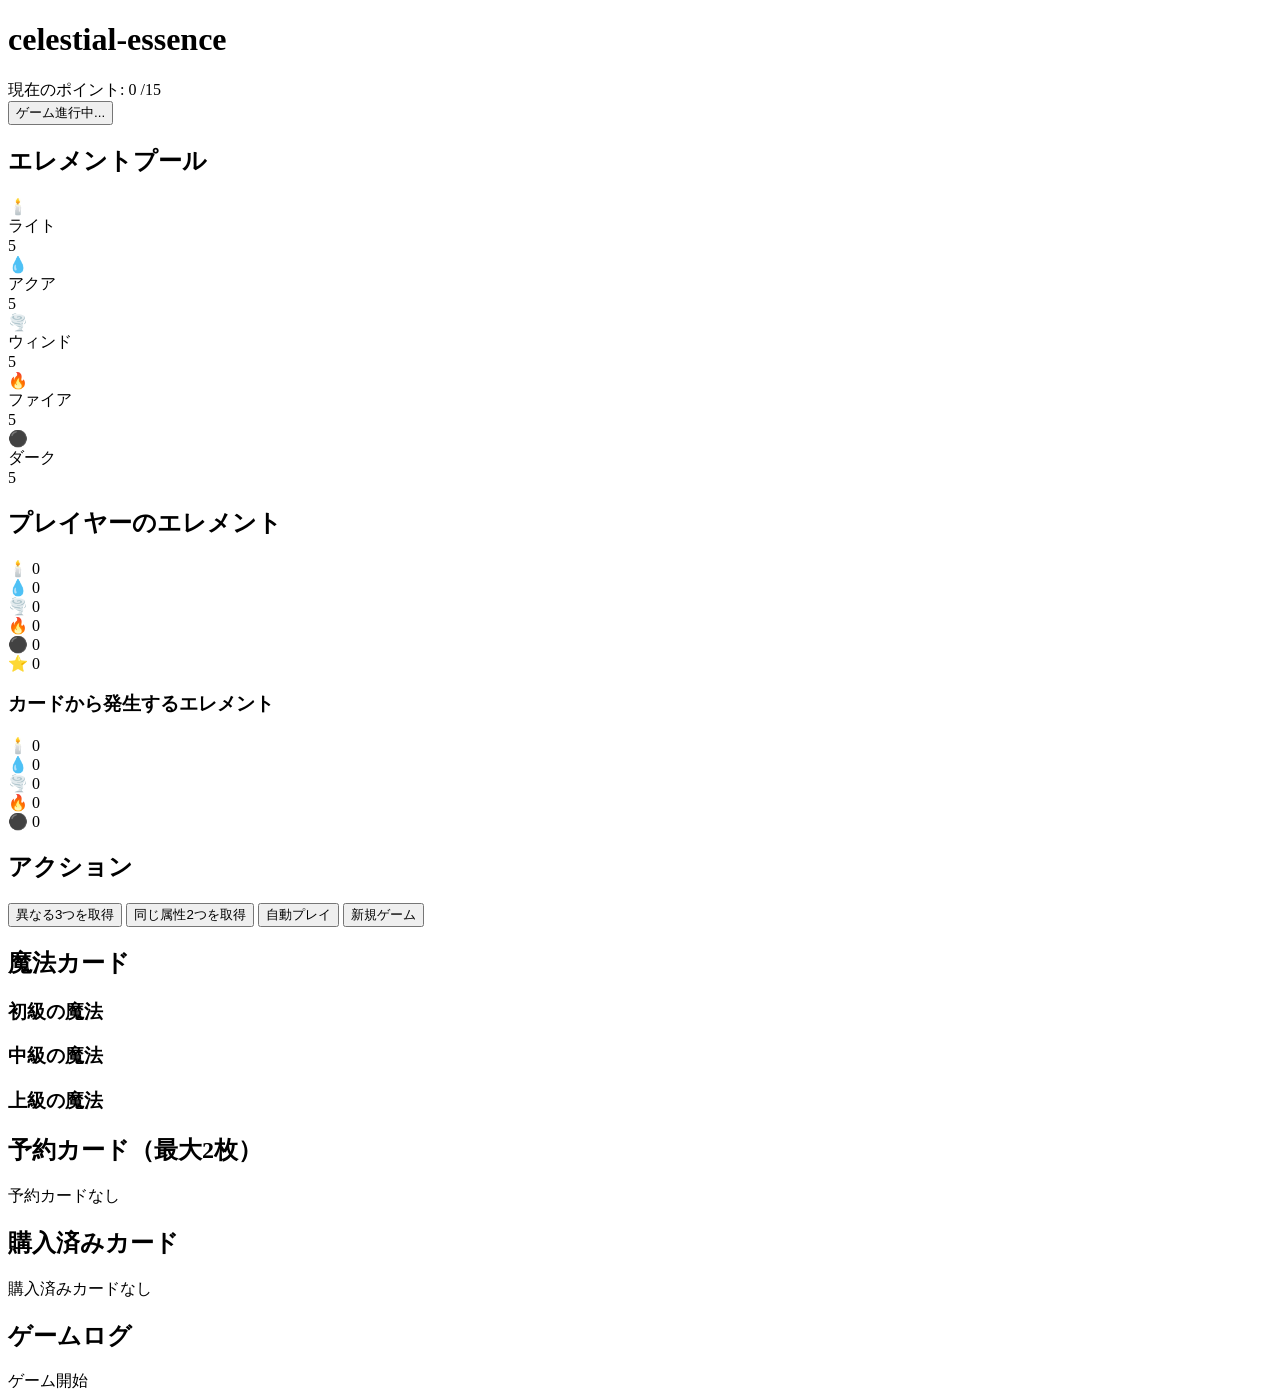
==== index.html @ 2f6392f0 "Rename elemental.html to index.html" ====
<!DOCTYPE html>
<html lang="ja">
<head>
    <meta charset="UTF-8">
    <meta name="viewport" content="width=device-width, initial-scale=1.0">
    <title>celestial-essence</title>
    <link rel="stylesheet" href="style.css">
</head>
<body>
    <div class="container">
        <h1 class="title">celestial-essence</h1>
        
        <div class="game-board">
            <!-- スコア表示 -->
            <div class="score-section">
                <div class="score-display">
                    <div class="current-score">
                        <span>現在のポイント:</span>
                        <span id="currentScore" class="score-number">0</span>
                        <span>/15</span>
                    </div>
                    <div class="score-bar">
                        <div class="score-progress" id="scoreProgress" style="width: 0%;"></div>
                    </div>
                </div>
                <button id="gameStatus" class="game-status-btn">ゲーム進行中...</button>
            </div>

            <!-- エレメントプール -->
            <div class="pools-section">
                <h2>エレメントプール</h2>
                <div class="pools-grid">
                    <div class="pool light-pool">
                        <div class="pool-icon">🕯️</div>
                        <div class="pool-name">ライト</div>
                        <div class="pool-count" id="lightPool">5</div>
                    </div>
                    <div class="pool aqua-pool">
                        <div class="pool-icon">💧</div>
                        <div class="pool-name">アクア</div>
                        <div class="pool-count" id="aquaPool">5</div>
                    </div>
                    <div class="pool wind-pool">
                        <div class="pool-icon">🌪️</div>
                        <div class="pool-name">ウィンド</div>
                        <div class="pool-count" id="windPool">5</div>
                    </div>
                    <div class="pool fire-pool">
                        <div class="pool-icon">🔥</div>
                        <div class="pool-name">ファイア</div>
                        <div class="pool-count" id="firePool">5</div>
                    </div>
                    <div class="pool dark-pool">
                        <div class="pool-icon">⚫</div>
                        <div class="pool-name">ダーク</div>
                        <div class="pool-count" id="darkPool">5</div>
                    </div>
                </div>
            </div>

            <!-- プレイヤーエレメント -->
            <div class="player-section">
                <div class="player-info">
                    <h2>プレイヤーのエレメント</h2>
                    <div class="elements-display">
                        <div class="element light-element">
                            <span class="element-icon">🕯️</span>
                            <span id="playerLight" class="element-count">0</span>
                        </div>
                        <div class="element aqua-element">
                            <span class="element-icon">💧</span>
                            <span id="playerAqua" class="element-count">0</span>
                        </div>
                        <div class="element wind-element">
                            <span class="element-icon">🌪️</span>
                            <span id="playerWind" class="element-count">0</span>
                        </div>
                        <div class="element fire-element">
                            <span class="element-icon">🔥</span>
                            <span id="playerFire" class="element-count">0</span>
                        </div>
                        <div class="element dark-element">
                            <span class="element-icon">⚫</span>
                            <span id="playerDark" class="element-count">0</span>
                        </div>
                        <div class="element aether-element">
                            <span class="element-icon">⭐</span>
                            <span id="playerAether" class="element-count">0</span>
                        </div>
                    </div>
                </div>

                <div class="generated-elements">
                    <h3>カードから発生するエレメント</h3>
                    <div class="generated-display">
                        <div class="gen-element light-element">
                            <span class="element-icon">🕯️</span>
                            <span id="generatedLight" class="element-count">0</span>
                        </div>
                        <div class="gen-element aqua-element">
                            <span class="element-icon">💧</span>
                            <span id="generatedAqua" class="element-count">0</span>
                        </div>
                        <div class="gen-element wind-element">
                            <span class="element-icon">🌪️</span>
                            <span id="generatedWind" class="element-count">0</span>
                        </div>
                        <div class="gen-element fire-element">
                            <span class="element-icon">🔥</span>
                            <span id="generatedFire" class="element-count">0</span>
                        </div>
                        <div class="gen-element dark-element">
                            <span class="element-icon">⚫</span>
                            <span id="generatedDark" class="element-count">0</span>
                        </div>
                    </div>
                </div>
            </div>

            <!-- アクションボタン -->
            <div class="actions-section">
                <h2>アクション</h2>
                <div class="action-buttons">
                    <button id="takeDifferent" class="action-btn">異なる3つを取得</button>
                    <button id="takeSame" class="action-btn">同じ属性2つを取得</button>
                    <button id="autoPlay" class="action-btn auto-play">自動プレイ</button>
                    <button id="newGame" class="action-btn new-game">新規ゲーム</button>
                </div>

                <!-- 異なる3つ選択UI -->
                <div id="differentUI" class="action-ui" style="display: none;">
                    <h3>異なる3つのエレメントを選択</h3>
                    <div class="selection-grid">
                        <label class="selection-checkbox">
                            <input type="checkbox" value="light" class="different-checkbox">
                            <span class="checkbox-label">🕯️ ライト</span>
                        </label>
                        <label class="selection-checkbox">
                            <input type="checkbox" value="aqua" class="different-checkbox">
                            <span class="checkbox-label">💧 アクア</span>
                        </label>
                        <label class="selection-checkbox">
                            <input type="checkbox" value="wind" class="different-checkbox">
                            <span class="checkbox-label">🌪️ ウィンド</span>
                        </label>
                        <label class="selection-checkbox">
                            <input type="checkbox" value="fire" class="different-checkbox">
                            <span class="checkbox-label">🔥 ファイア</span>
                        </label>
                        <label class="selection-checkbox">
                            <input type="checkbox" value="dark" class="different-checkbox">
                            <span class="checkbox-label">⚫ ダーク</span>
                        </label>
                    </div>
                    <button class="confirm-btn" id="confirmDifferent">確定</button>
                    <button class="cancel-btn" id="cancelDifferent">キャンセル</button>
                </div>

                <!-- 同じ属性2つ選択UI -->
                <div id="sameUI" class="action-ui" style="display: none;">
                    <h3>同じエレメント2つを選択</h3>
                    <select id="sameSelect" class="selection-dropdown">
                        <option value="">属性を選択...</option>
                    </select>
                    <button class="confirm-btn" id="confirmSame">確定</button>
                    <button class="cancel-btn" id="cancelSame">キャンセル</button>
                </div>
            </div>

            <!-- 魔法カード展示 -->
            <div class="cards-section">
                <h2>魔法カード</h2>
                <div class="cards-container">
                    <!-- 初級カード -->
                    <div class="tier-column tier-1">
                        <h3>初級の魔法</h3>
                        <div id="tier1Cards" class="cards-list"></div>
                    </div>
                    <!-- 中級カード -->
                    <div class="tier-column tier-2">
                        <h3>中級の魔法</h3>
                        <div id="tier2Cards" class="cards-list"></div>
                    </div>
                    <!-- 上級カード -->
                    <div class="tier-column tier-3">
                        <h3>上級の魔法</h3>
                        <div id="tier3Cards" class="cards-list"></div>
                    </div>
                </div>
            </div>

            <!-- 予約カード -->
            <div class="reserved-section">
                <h2>予約カード（最大2枚）</h2>
                <div class="reserved-cards" id="reservedCards">
                    <div class="no-reserved">予約カードなし</div>
                </div>
            </div>

            <!-- 購入カード -->
            <div class="purchased-section">
                <h2>購入済みカード</h2>
                <div class="purchased-cards" id="purchasedCards">
                    <div class="no-purchased">購入済みカードなし</div>
                </div>
            </div>

            <!-- ゲームログ -->
            <div class="log-section">
                <h2>ゲームログ</h2>
                <div class="log-container" id="gameLog">
                    <div class="log-entry">ゲーム開始</div>
                </div>
            </div>
        </div>
    </div>

    <script src="script.js"></script>
</body>
</html>
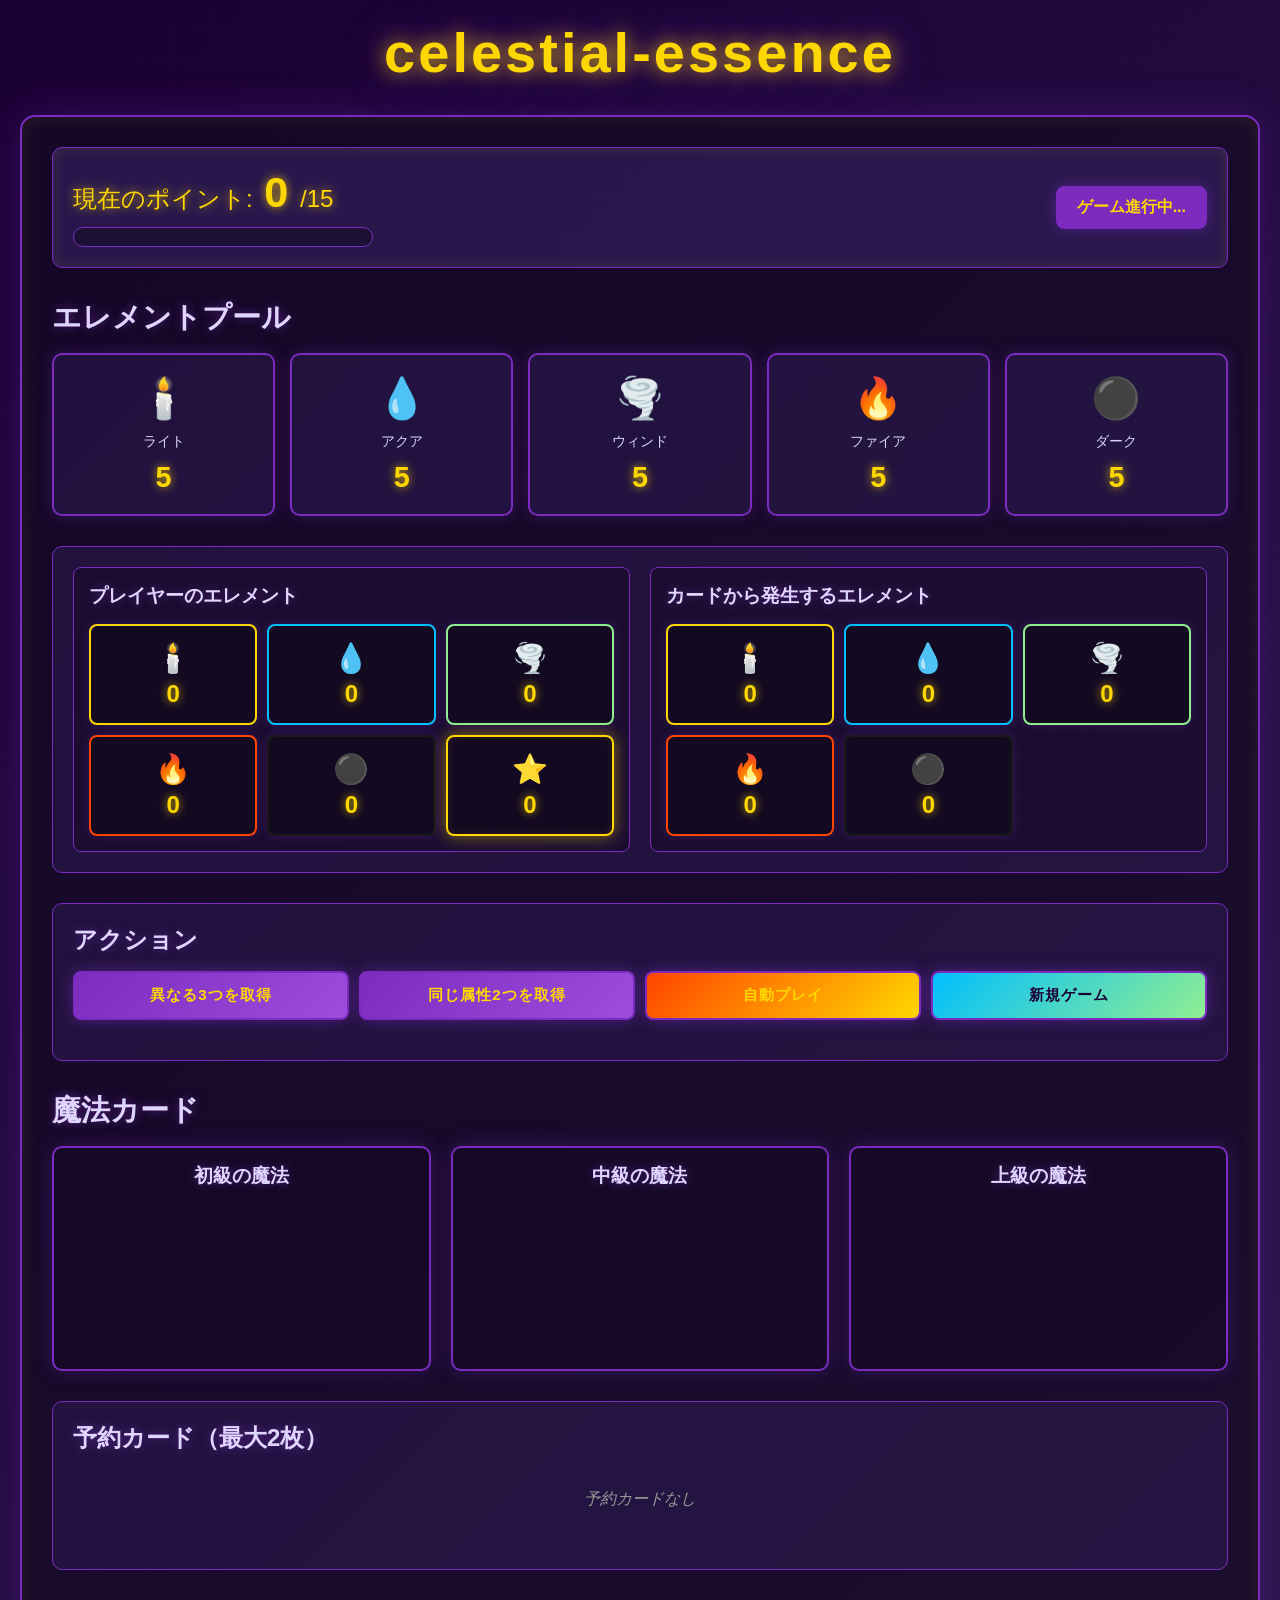
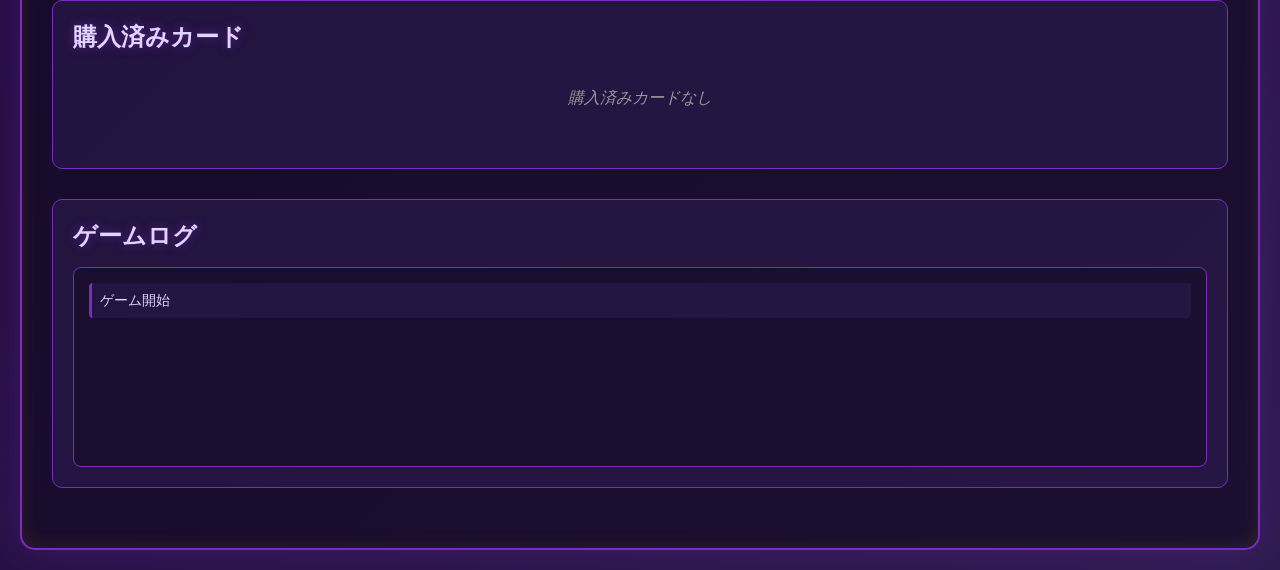
==== commit 7f9a4e39: "Change stylesheet link in index.html Updated the stylesheet link and preserved the structure of the " ====
--- a/index.html
+++ b/index.html
@@ -4,7 +4,7 @@
     <meta charset="UTF-8">
     <meta name="viewport" content="width=device-width, initial-scale=1.0">
     <title>celestial-essence</title>
-    <link rel="stylesheet" href="style.css">
+    <link rel="stylesheet" href="elemental-style.css">
 </head>
 <body>
     <div class="container">
--- a/elemental-style.css
+++ b/elemental-style.css
@@ -0,0 +1,710 @@
+:root {
+    --light-color: #ffd700;
+    --aqua-color: #00bfff;
+    --wind-color: #90ee90;
+    --fire-color: #ff4500;
+    --dark-color: #1a1a1a;
+    --aether-color: #ffd700;
+    --primary-bg: #1a0033;
+    --secondary-bg: #2d1b4e;
+    --accent-color: #7b2cbf;
+    --text-color: #e0d5ff;
+    --card-bg: #3d2870;
+    --border-color: #7b2cbf;
+}
+
+* {
+    margin: 0;
+    padding: 0;
+    box-sizing: border-box;
+}
+
+body {
+    font-family: 'Segoe UI', Tahoma, Geneva, Verdana, sans-serif;
+    background: linear-gradient(135deg, var(--primary-bg) 0%, var(--secondary-bg) 100%);
+    color: var(--text-color);
+    min-height: 100vh;
+    position: relative;
+    overflow-x: hidden;
+}
+
+body::before {
+    content: '';
+    position: fixed;
+    top: 0;
+    left: 0;
+    width: 100%;
+    height: 100%;
+    background-image: 
+        repeating-linear-gradient(90deg, rgba(123, 44, 191, 0.03) 0px, rgba(123, 44, 191, 0.03) 1px, transparent 1px, transparent 35px),
+        repeating-linear-gradient(0deg, rgba(123, 44, 191, 0.03) 0px, rgba(123, 44, 191, 0.03) 1px, transparent 1px, transparent 35px);
+    pointer-events: none;
+    z-index: -1;
+}
+
+.container {
+    max-width: 1400px;
+    margin: 0 auto;
+    padding: 20px;
+}
+
+.title {
+    text-align: center;
+    font-size: 3.5em;
+    margin-bottom: 30px;
+    text-shadow: 0 0 20px rgba(255, 215, 0, 0.8), 0 0 40px rgba(123, 44, 191, 0.6);
+    color: #ffd700;
+    letter-spacing: 3px;
+    animation: titleGlow 2s ease-in-out infinite;
+}
+
+@keyframes titleGlow {
+    0%, 100% { text-shadow: 0 0 20px rgba(255, 215, 0, 0.8), 0 0 40px rgba(123, 44, 191, 0.6); }
+    50% { text-shadow: 0 0 30px rgba(255, 215, 0, 1), 0 0 60px rgba(123, 44, 191, 0.8); }
+}
+
+.game-board {
+    background: rgba(20, 10, 35, 0.7);
+    border: 2px solid var(--border-color);
+    border-radius: 15px;
+    padding: 30px;
+    box-shadow: 0 0 40px rgba(123, 44, 191, 0.3), inset 0 0 20px rgba(255, 215, 0, 0.1);
+}
+
+/* スコア表示 */
+.score-section {
+    display: flex;
+    justify-content: space-between;
+    align-items: center;
+    margin-bottom: 30px;
+    padding: 20px;
+    background: rgba(61, 40, 112, 0.5);
+    border: 1px solid var(--accent-color);
+    border-radius: 10px;
+    box-shadow: inset 0 0 15px rgba(255, 215, 0, 0.1);
+}
+
+.score-display {
+    flex: 1;
+}
+
+.current-score {
+    font-size: 1.5em;
+    margin-bottom: 10px;
+    color: #ffd700;
+    text-shadow: 0 0 10px rgba(255, 215, 0, 0.8);
+}
+
+.score-number {
+    font-weight: bold;
+    font-size: 1.8em;
+    margin: 0 5px;
+}
+
+.score-bar {
+    width: 300px;
+    height: 20px;
+    background: rgba(0, 0, 0, 0.3);
+    border: 1px solid var(--accent-color);
+    border-radius: 10px;
+    overflow: hidden;
+}
+
+.score-progress {
+    height: 100%;
+    background: linear-gradient(90deg, #ffd700, #ff4500, #00bfff);
+    transition: width 0.3s ease;
+    box-shadow: 0 0 10px rgba(255, 215, 0, 0.8);
+}
+
+.game-status-btn {
+    padding: 10px 20px;
+    background: linear-gradient(135deg, var(--accent-color), #7b2cbf);
+    border: 1px solid var(--border-color);
+    color: #ffd700;
+    border-radius: 8px;
+    cursor: pointer;
+    font-size: 1em;
+    font-weight: bold;
+    transition: all 0.3s ease;
+    box-shadow: 0 0 15px rgba(123, 44, 191, 0.5);
+}
+
+.game-status-btn:hover {
+    box-shadow: 0 0 25px rgba(255, 215, 0, 0.8), 0 0 15px rgba(123, 44, 191, 0.8);
+}
+
+.game-status-btn.victory {
+    background: linear-gradient(135deg, #ffd700, #ff4500);
+    color: #1a0033;
+    text-shadow: 0 0 10px rgba(255, 215, 0, 0.8);
+}
+
+/* エレメントプール */
+.pools-section {
+    margin-bottom: 30px;
+}
+
+.pools-section h2 {
+    font-size: 1.8em;
+    margin-bottom: 15px;
+    text-shadow: 0 0 10px rgba(123, 44, 191, 0.6);
+}
+
+.pools-grid {
+    display: grid;
+    grid-template-columns: repeat(auto-fit, minmax(120px, 1fr));
+    gap: 15px;
+    margin-bottom: 20px;
+}
+
+.pool {
+    padding: 20px;
+    border: 2px solid var(--border-color);
+    border-radius: 10px;
+    text-align: center;
+    background: rgba(61, 40, 112, 0.3);
+    transition: all 0.3s ease;
+    box-shadow: 0 0 15px rgba(123, 44, 191, 0.3);
+}
+
+.pool:hover {
+    transform: translateY(-5px);
+    box-shadow: 0 0 25px rgba(123, 44, 191, 0.6), 0 0 15px rgba(255, 215, 0, 0.3);
+}
+
+.pool-icon {
+    font-size: 2.5em;
+    margin-bottom: 10px;
+}
+
+.pool-name {
+    font-size: 0.9em;
+    color: #e0d5ff;
+    margin-bottom: 10px;
+}
+
+.pool-count {
+    font-size: 1.8em;
+    font-weight: bold;
+    color: #ffd700;
+    text-shadow: 0 0 10px rgba(255, 215, 0, 0.8);
+}
+
+/* プレイヤーセクション */
+.player-section {
+    display: grid;
+    grid-template-columns: 1fr 1fr;
+    gap: 20px;
+    margin-bottom: 30px;
+    padding: 20px;
+    background: rgba(61, 40, 112, 0.3);
+    border: 1px solid var(--accent-color);
+    border-radius: 10px;
+}
+
+.player-info, .generated-elements {
+    background: rgba(20, 10, 35, 0.5);
+    padding: 15px;
+    border: 1px solid var(--border-color);
+    border-radius: 8px;
+}
+
+.player-info h2, .generated-elements h3 {
+    font-size: 1.2em;
+    margin-bottom: 15px;
+    text-shadow: 0 0 10px rgba(123, 44, 191, 0.6);
+}
+
+.elements-display, .generated-display {
+    display: grid;
+    grid-template-columns: repeat(3, 1fr);
+    gap: 10px;
+}
+
+.element, .gen-element {
+    padding: 15px;
+    border: 2px solid var(--border-color);
+    border-radius: 8px;
+    text-align: center;
+    background: rgba(0, 0, 0, 0.3);
+    transition: all 0.3s ease;
+    box-shadow: 0 0 10px rgba(123, 44, 191, 0.3);
+}
+
+.element:hover, .gen-element:hover {
+    box-shadow: 0 0 20px rgba(123, 44, 191, 0.6), 0 0 10px rgba(255, 215, 0, 0.3);
+}
+
+.element-icon {
+    font-size: 1.8em;
+    display: block;
+    margin-bottom: 5px;
+}
+
+.element-count {
+    font-size: 1.5em;
+    font-weight: bold;
+    color: #ffd700;
+    display: block;
+    text-shadow: 0 0 10px rgba(255, 215, 0, 0.8);
+}
+
+/* アクションセクション */
+.actions-section {
+    margin-bottom: 30px;
+    padding: 20px;
+    background: rgba(61, 40, 112, 0.3);
+    border: 1px solid var(--accent-color);
+    border-radius: 10px;
+}
+
+.actions-section h2 {
+    font-size: 1.5em;
+    margin-bottom: 15px;
+    text-shadow: 0 0 10px rgba(123, 44, 191, 0.6);
+}
+
+.action-buttons {
+    display: grid;
+    grid-template-columns: repeat(auto-fit, minmax(150px, 1fr));
+    gap: 10px;
+    margin-bottom: 20px;
+}
+
+.action-btn {
+    padding: 12px 20px;
+    background: linear-gradient(135deg, var(--accent-color), #9d4edd);
+    border: 2px solid var(--border-color);
+    color: #ffd700;
+    border-radius: 8px;
+    cursor: pointer;
+    font-size: 0.95em;
+    font-weight: bold;
+    transition: all 0.3s ease;
+    box-shadow: 0 0 15px rgba(123, 44, 191, 0.5);
+    text-transform: uppercase;
+    letter-spacing: 1px;
+}
+
+.action-btn:hover:not(:disabled) {
+    transform: translateY(-3px);
+    box-shadow: 0 0 25px rgba(255, 215, 0, 0.8), 0 0 15px rgba(123, 44, 191, 0.8);
+}
+
+.action-btn:disabled {
+    opacity: 0.5;
+    cursor: not-allowed;
+    box-shadow: 0 0 10px rgba(123, 44, 191, 0.2);
+}
+
+.action-btn.auto-play {
+    background: linear-gradient(135deg, #ff4500, #ffd700);
+}
+
+.action-btn.new-game {
+    background: linear-gradient(135deg, #00bfff, #90ee90);
+    color: #1a0033;
+}
+
+/* アクションUI */
+.action-ui {
+    background: rgba(20, 10, 35, 0.7);
+    padding: 20px;
+    border: 2px solid var(--accent-color);
+    border-radius: 8px;
+    margin-top: 15px;
+}
+
+.action-ui h3 {
+    margin-bottom: 15px;
+    text-shadow: 0 0 10px rgba(123, 44, 191, 0.6);
+}
+
+.selection-grid {
+    display: grid;
+    grid-template-columns: repeat(auto-fit, minmax(150px, 1fr));
+    gap: 10px;
+    margin-bottom: 15px;
+}
+
+.selection-checkbox {
+    display: flex;
+    align-items: center;
+    padding: 10px;
+    background: rgba(61, 40, 112, 0.3);
+    border: 2px solid var(--accent-color);
+    border-radius: 8px;
+    cursor: pointer;
+    transition: all 0.3s ease;
+}
+
+.selection-checkbox:hover {
+    background: rgba(123, 44, 191, 0.5);
+    box-shadow: 0 0 15px rgba(255, 215, 0, 0.3);
+}
+
+.selection-checkbox input[type="checkbox"] {
+    margin-right: 10px;
+    cursor: pointer;
+    width: 18px;
+    height: 18px;
+}
+
+.checkbox-label {
+    cursor: pointer;
+}
+
+.selection-dropdown {
+    width: 100%;
+    padding: 12px;
+    background: rgba(61, 40, 112, 0.5);
+    border: 2px solid var(--accent-color);
+    border-radius: 8px;
+    color: #ffd700;
+    font-size: 1em;
+    margin-bottom: 15px;
+}
+
+.selection-dropdown option {
+    background: var(--primary-bg);
+    color: var(--text-color);
+}
+
+.confirm-btn, .cancel-btn {
+    padding: 10px 20px;
+    margin-right: 10px;
+    border: 2px solid var(--border-color);
+    border-radius: 8px;
+    cursor: pointer;
+    font-size: 0.9em;
+    font-weight: bold;
+    transition: all 0.3s ease;
+    text-transform: uppercase;
+    letter-spacing: 1px;
+}
+
+.confirm-btn {
+    background: linear-gradient(135deg, #00bfff, #90ee90);
+    color: #1a0033;
+    box-shadow: 0 0 15px rgba(0, 191, 255, 0.5);
+}
+
+.confirm-btn:hover {
+    box-shadow: 0 0 25px rgba(0, 191, 255, 0.8), 0 0 15px rgba(144, 238, 144, 0.8);
+}
+
+.cancel-btn {
+    background: linear-gradient(135deg, var(--accent-color), #9d4edd);
+    color: #ffd700;
+    box-shadow: 0 0 15px rgba(123, 44, 191, 0.5);
+}
+
+.cancel-btn:hover {
+    box-shadow: 0 0 25px rgba(255, 215, 0, 0.8), 0 0 15px rgba(123, 44, 191, 0.8);
+}
+
+/* カードセクション */
+.cards-section {
+    margin-bottom: 30px;
+}
+
+.cards-section h2 {
+    font-size: 1.8em;
+    margin-bottom: 15px;
+    text-shadow: 0 0 10px rgba(123, 44, 191, 0.6);
+}
+
+.cards-container {
+    display: grid;
+    grid-template-columns: repeat(3, 1fr);
+    gap: 20px;
+}
+
+.tier-column {
+    background: rgba(20, 10, 35, 0.5);
+    border: 2px solid var(--border-color);
+    border-radius: 10px;
+    padding: 15px;
+    box-shadow: 0 0 20px rgba(123, 44, 191, 0.3);
+}
+
+.tier-column h3 {
+    text-align: center;
+    margin-bottom: 15px;
+    text-shadow: 0 0 10px rgba(123, 44, 191, 0.6);
+    font-size: 1.2em;
+}
+
+.cards-list {
+    display: flex;
+    flex-direction: column;
+    gap: 12px;
+    min-height: 150px;
+}
+
+.magic-card {
+    padding: 15px;
+    background: linear-gradient(135deg, rgba(61, 40, 112, 0.8), rgba(41, 20, 92, 0.8));
+    border: 2px solid var(--border-color);
+    border-radius: 8px;
+    cursor: pointer;
+    transition: all 0.3s ease;
+    box-shadow: 0 0 15px rgba(123, 44, 191, 0.5), inset 0 0 10px rgba(255, 215, 0, 0.1);
+    position: relative;
+    overflow: hidden;
+}
+
+.magic-card::before {
+    content: '';
+    position: absolute;
+    top: 0;
+    left: 0;
+    right: 0;
+    bottom: 0;
+    background: linear-gradient(135deg, rgba(255, 215, 0, 0.1), transparent);
+    opacity: 0;
+    transition: opacity 0.3s ease;
+}
+
+.magic-card:hover {
+    transform: translateY(-5px);
+    box-shadow: 0 0 25px rgba(255, 215, 0, 0.8), 0 0 15px rgba(123, 44, 191, 0.8), inset 0 0 15px rgba(255, 215, 0, 0.2);
+}
+
+.magic-card:hover::before {
+    opacity: 1;
+}
+
+.card-header {
+    display: flex;
+    justify-content: space-between;
+    align-items: center;
+    margin-bottom: 10px;
+    border-bottom: 1px solid var(--border-color);
+    padding-bottom: 8px;
+}
+
+.card-cost {
+    display: grid;
+    grid-template-columns: repeat(auto-fit, minmax(20px, 1fr));
+    gap: 3px;
+    flex: 1;
+}
+
+.cost-item {
+    width: 20px;
+    height: 20px;
+    display: flex;
+    align-items: center;
+    justify-content: center;
+    font-size: 0.8em;
+    background: rgba(0, 0, 0, 0.3);
+    border: 1px solid var(--border-color);
+    border-radius: 4px;
+}
+
+.card-points {
+    font-size: 1.3em;
+    font-weight: bold;
+    color: #ffd700;
+    text-shadow: 0 0 10px rgba(255, 215, 0, 0.8);
+    min-width: 30px;
+    text-align: center;
+}
+
+.card-bonus {
+    font-size: 0.85em;
+    text-align: center;
+    color: #00bfff;
+    padding: 8px;
+    background: rgba(0, 191, 255, 0.1);
+    border: 1px solid rgba(0, 191, 255, 0.3);
+    border-radius: 4px;
+    margin-bottom: 10px;
+}
+
+.card-buttons {
+    display: grid;
+    grid-template-columns: 1fr 1fr;
+    gap: 8px;
+}
+
+.card-btn {
+    padding: 8px;
+    border: 1px solid var(--border-color);
+    border-radius: 4px;
+    cursor: pointer;
+    font-size: 0.8em;
+    font-weight: bold;
+    transition: all 0.2s ease;
+    text-transform: uppercase;
+}
+
+.purchase-btn {
+    background: linear-gradient(135deg, #00bfff, #90ee90);
+    color: #1a0033;
+    box-shadow: 0 0 10px rgba(0, 191, 255, 0.5);
+}
+
+.purchase-btn:hover:not(:disabled) {
+    box-shadow: 0 0 20px rgba(0, 191, 255, 0.8), 0 0 10px rgba(144, 238, 144, 0.8);
+}
+
+.purchase-btn:disabled {
+    opacity: 0.5;
+    cursor: not-allowed;
+}
+
+.reserve-btn {
+    background: linear-gradient(135deg, #ff4500, #ffd700);
+    color: #1a0033;
+    box-shadow: 0 0 10px rgba(255, 69, 0, 0.5);
+}
+
+.reserve-btn:hover:not(:disabled) {
+    box-shadow: 0 0 20px rgba(255, 69, 0, 0.8), 0 0 10px rgba(255, 215, 0, 0.8);
+}
+
+.reserve-btn:disabled {
+    opacity: 0.5;
+    cursor: not-allowed;
+}
+
+/* 予約カードセクション */
+.reserved-section, .purchased-section {
+    margin-bottom: 30px;
+    padding: 20px;
+    background: rgba(61, 40, 112, 0.3);
+    border: 1px solid var(--accent-color);
+    border-radius: 10px;
+}
+
+.reserved-section h2, .purchased-section h2 {
+    font-size: 1.5em;
+    margin-bottom: 15px;
+    text-shadow: 0 0 10px rgba(123, 44, 191, 0.6);
+}
+
+.reserved-cards, .purchased-cards {
+    display: grid;
+    grid-template-columns: repeat(auto-fill, minmax(200px, 1fr));
+    gap: 15px;
+    min-height: 80px;
+}
+
+.no-reserved, .no-purchased {
+    grid-column: 1 / -1;
+    text-align: center;
+    color: #999;
+    padding: 20px;
+    font-style: italic;
+}
+
+/* ゲームログ */
+.log-section {
+    margin-bottom: 30px;
+    padding: 20px;
+    background: rgba(61, 40, 112, 0.3);
+    border: 1px solid var(--accent-color);
+    border-radius: 10px;
+}
+
+.log-section h2 {
+    font-size: 1.5em;
+    margin-bottom: 15px;
+    text-shadow: 0 0 10px rgba(123, 44, 191, 0.6);
+}
+
+.log-container {
+    background: rgba(0, 0, 0, 0.3);
+    border: 1px solid var(--border-color);
+    border-radius: 8px;
+    padding: 15px;
+    height: 200px;
+    overflow-y: auto;
+    font-size: 0.9em;
+}
+
+.log-entry {
+    padding: 8px;
+    margin-bottom: 5px;
+    background: rgba(61, 40, 112, 0.3);
+    border-left: 3px solid var(--accent-color);
+    border-radius: 4px;
+    color: #e0d5ff;
+}
+
+.log-entry.success {
+    border-left-color: #00bfff;
+    color: #00bfff;
+}
+
+.log-entry.info {
+    border-left-color: #ffd700;
+    color: #ffd700;
+}
+
+/* 色別スタイル */
+.light-element {
+    border-color: var(--light-color);
+}
+
+.aqua-element {
+    border-color: var(--aqua-color);
+}
+
+.wind-element {
+    border-color: var(--wind-color);
+}
+
+.fire-element {
+    border-color: var(--fire-color);
+}
+
+.dark-element {
+    border-color: var(--dark-color);
+}
+
+.aether-element {
+    border-color: var(--aether-color);
+    box-shadow: 0 0 15px rgba(255, 215, 0, 0.5), inset 0 0 10px rgba(255, 215, 0, 0.1);
+}
+
+/* レスポンシブ */
+@media (max-width: 1024px) {
+    .cards-container {
+        grid-template-columns: 1fr;
+    }
+
+    .player-section {
+        grid-template-columns: 1fr;
+    }
+
+    .elements-display, .generated-display {
+        grid-template-columns: repeat(2, 1fr);
+    }
+}
+
+@media (max-width: 768px) {
+    .title {
+        font-size: 2em;
+    }
+
+    .game-board {
+        padding: 15px;
+    }
+
+    .score-section {
+        flex-direction: column;
+        gap: 15px;
+    }
+
+    .action-buttons {
+        grid-template-columns: repeat(2, 1fr);
+    }
+
+    .pools-grid {
+        grid-template-columns: repeat(3, 1fr);
+    }
+}
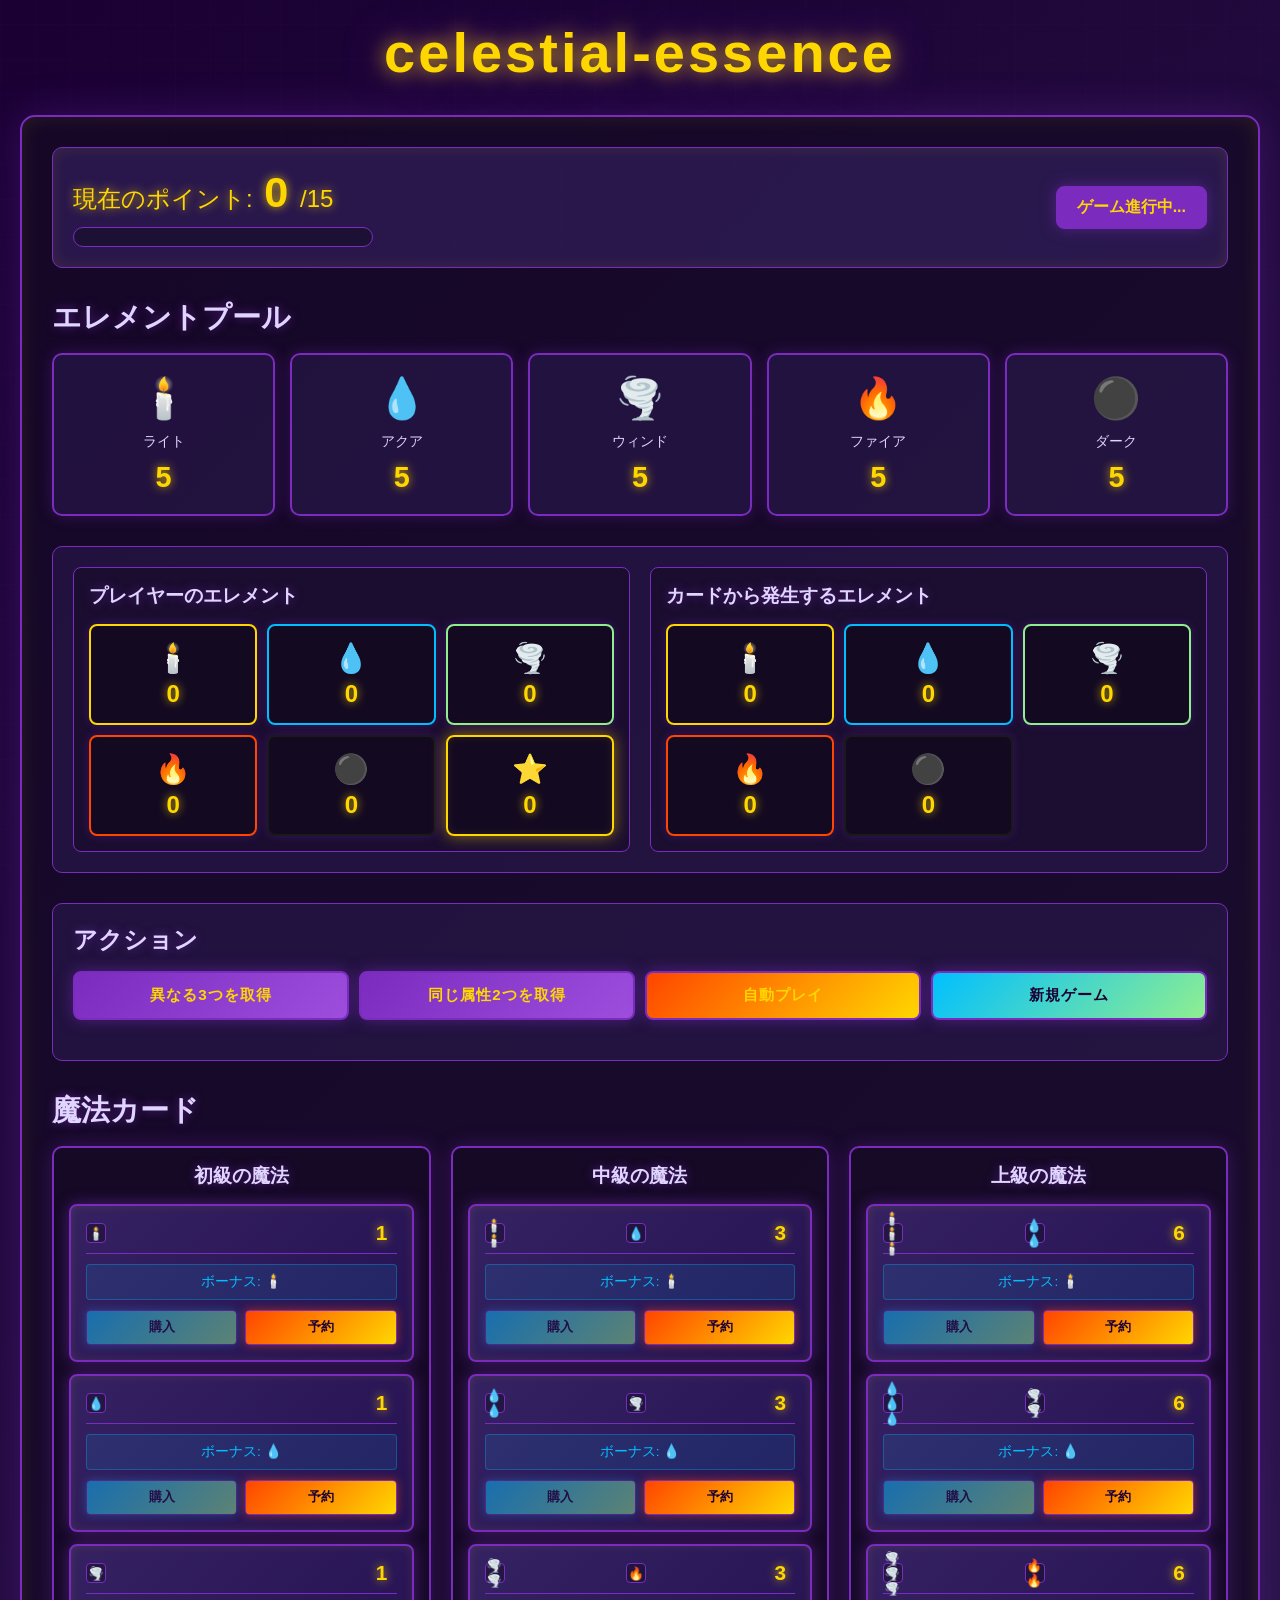
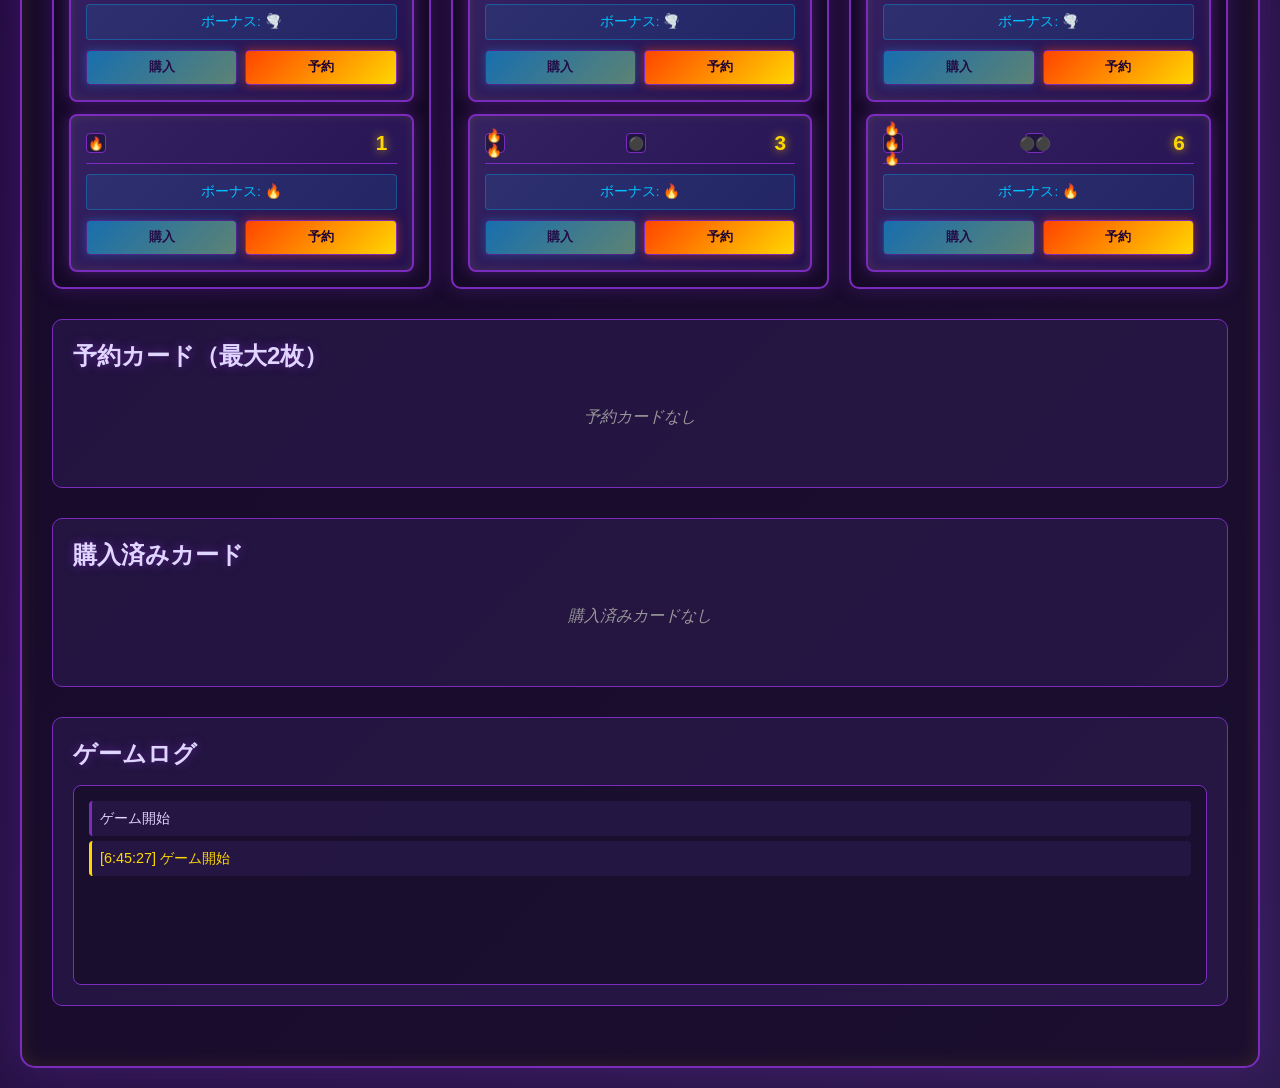
==== commit 28270a14: "Fix HTML encoding issues in index.html" ====
--- a/index.html
+++ b/index.html
@@ -215,6 +215,6 @@
         </div>
     </div>
 
-    <script src="script.js"></script>
+    <script src="elemental-script.js"></script>
 </body>
 </html>
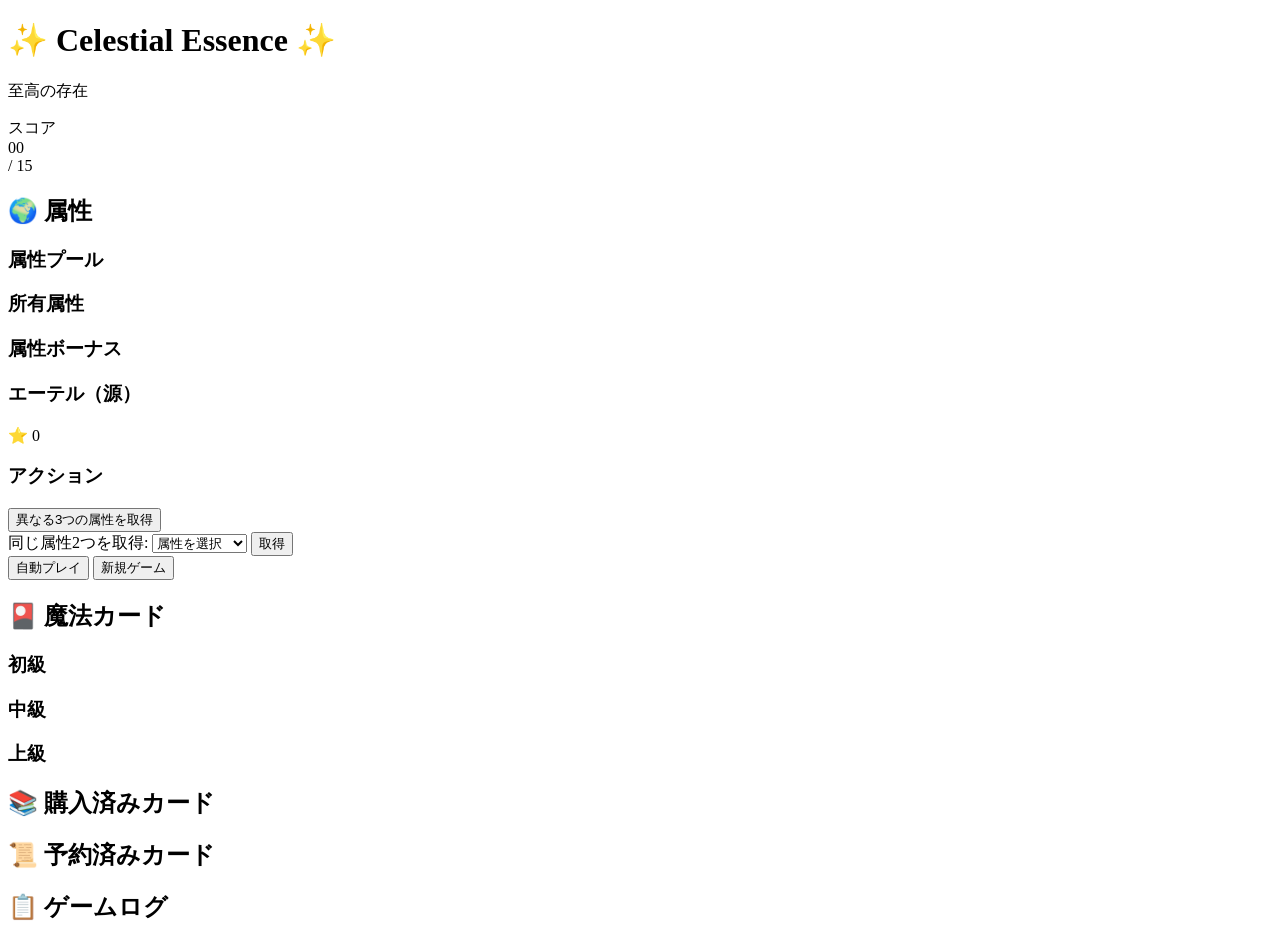
==== commit 6aa087ab: "index.html差し替え" ====
--- a/index.html
+++ b/index.html
@@ -1,220 +1,144 @@
 <!DOCTYPE html>
 <html lang="ja">
 <head>
-    <meta charset="UTF-8">
-    <meta name="viewport" content="width=device-width, initial-scale=1.0">
-    <title>celestial-essence</title>
-    <link rel="stylesheet" href="elemental-style.css">
+  <meta charset="UTF-8">
+  <meta name="viewport" content="width=device-width, initial-scale=1.0">
+  <title>Celestial Essence - 至高の存在</title>
+  <link rel="stylesheet" href="style.css">
 </head>
 <body>
-    <div class="container">
-        <h1 class="title">celestial-essence</h1>
-        
-        <div class="game-board">
-            <!-- スコア表示 -->
-            <div class="score-section">
-                <div class="score-display">
-                    <div class="current-score">
-                        <span>現在のポイント:</span>
-                        <span id="currentScore" class="score-number">0</span>
-                        <span>/15</span>
-                    </div>
-                    <div class="score-bar">
-                        <div class="score-progress" id="scoreProgress" style="width: 0%;"></div>
-                    </div>
-                </div>
-                <button id="gameStatus" class="game-status-btn">ゲーム進行中...</button>
-            </div>
+  <div class="page-background"></div>
+  <div class="magic-pattern"></div>
 
-            <!-- エレメントプール -->
-            <div class="pools-section">
-                <h2>エレメントプール</h2>
-                <div class="pools-grid">
-                    <div class="pool light-pool">
-                        <div class="pool-icon">🕯️</div>
-                        <div class="pool-name">ライト</div>
-                        <div class="pool-count" id="lightPool">5</div>
-                    </div>
-                    <div class="pool aqua-pool">
-                        <div class="pool-icon">💧</div>
-                        <div class="pool-name">アクア</div>
-                        <div class="pool-count" id="aquaPool">5</div>
-                    </div>
-                    <div class="pool wind-pool">
-                        <div class="pool-icon">🌪️</div>
-                        <div class="pool-name">ウィンド</div>
-                        <div class="pool-count" id="windPool">5</div>
-                    </div>
-                    <div class="pool fire-pool">
-                        <div class="pool-icon">🔥</div>
-                        <div class="pool-name">ファイア</div>
-                        <div class="pool-count" id="firePool">5</div>
-                    </div>
-                    <div class="pool dark-pool">
-                        <div class="pool-icon">⚫</div>
-                        <div class="pool-name">ダーク</div>
-                        <div class="pool-count" id="darkPool">5</div>
-                    </div>
-                </div>
-            </div>
+  <div class="container">
+    <!-- Header -->
+    <header class="game-header">
+      <h1>✨ Celestial Essence ✨</h1>
+      <p class="subtitle">至高の存在</p>
+    </header>
 
-            <!-- プレイヤーエレメント -->
-            <div class="player-section">
-                <div class="player-info">
-                    <h2>プレイヤーのエレメント</h2>
-                    <div class="elements-display">
-                        <div class="element light-element">
-                            <span class="element-icon">🕯️</span>
-                            <span id="playerLight" class="element-count">0</span>
-                        </div>
-                        <div class="element aqua-element">
-                            <span class="element-icon">💧</span>
-                            <span id="playerAqua" class="element-count">0</span>
-                        </div>
-                        <div class="element wind-element">
-                            <span class="element-icon">🌪️</span>
-                            <span id="playerWind" class="element-count">0</span>
-                        </div>
-                        <div class="element fire-element">
-                            <span class="element-icon">🔥</span>
-                            <span id="playerFire" class="element-count">0</span>
-                        </div>
-                        <div class="element dark-element">
-                            <span class="element-icon">⚫</span>
-                            <span id="playerDark" class="element-count">0</span>
-                        </div>
-                        <div class="element aether-element">
-                            <span class="element-icon">⭐</span>
-                            <span id="playerAether" class="element-count">0</span>
-                        </div>
-                    </div>
-                </div>
+    <!-- Score Section -->
+    <section class="score-section">
+      <div class="score-display">
+        <div class="score-label">スコア</div>
+        <div class="score-value" id="current-score">00</div>
+        <div class="score-target">/ 15</div>
+      </div>
+      <div class="score-bar-container">
+        <div class="score-bar" id="score-bar"></div>
+      </div>
+      <div id="game-status"></div>
+    </section>
 
-                <div class="generated-elements">
-                    <h3>カードから発生するエレメント</h3>
-                    <div class="generated-display">
-                        <div class="gen-element light-element">
-                            <span class="element-icon">🕯️</span>
-                            <span id="generatedLight" class="element-count">0</span>
-                        </div>
-                        <div class="gen-element aqua-element">
-                            <span class="element-icon">💧</span>
-                            <span id="generatedAqua" class="element-count">0</span>
-                        </div>
-                        <div class="gen-element wind-element">
-                            <span class="element-icon">🌪️</span>
-                            <span id="generatedWind" class="element-count">0</span>
-                        </div>
-                        <div class="gen-element fire-element">
-                            <span class="element-icon">🔥</span>
-                            <span id="generatedFire" class="element-count">0</span>
-                        </div>
-                        <div class="gen-element dark-element">
-                            <span class="element-icon">⚫</span>
-                            <span id="generatedDark" class="element-count">0</span>
-                        </div>
-                    </div>
-                </div>
-            </div>
+    <!-- Main Game Area -->
+    <div class="game-area">
+      <!-- Left Column: Element Management -->
+      <section class="element-section">
+        <h2>🌍 属性</h2>
 
-            <!-- アクションボタン -->
-            <div class="actions-section">
-                <h2>アクション</h2>
-                <div class="action-buttons">
-                    <button id="takeDifferent" class="action-btn">異なる3つを取得</button>
-                    <button id="takeSame" class="action-btn">同じ属性2つを取得</button>
-                    <button id="autoPlay" class="action-btn auto-play">自動プレイ</button>
-                    <button id="newGame" class="action-btn new-game">新規ゲーム</button>
-                </div>
+        <!-- Element Pool -->
+        <div class="subsection">
+          <h3>属性プール</h3>
+          <div id="element-pool" class="element-grid"></div>
+        </div>
 
-                <!-- 異なる3つ選択UI -->
-                <div id="differentUI" class="action-ui" style="display: none;">
-                    <h3>異なる3つのエレメントを選択</h3>
-                    <div class="selection-grid">
-                        <label class="selection-checkbox">
-                            <input type="checkbox" value="light" class="different-checkbox">
-                            <span class="checkbox-label">🕯️ ライト</span>
-                        </label>
-                        <label class="selection-checkbox">
-                            <input type="checkbox" value="aqua" class="different-checkbox">
-                            <span class="checkbox-label">💧 アクア</span>
-                        </label>
-                        <label class="selection-checkbox">
-                            <input type="checkbox" value="wind" class="different-checkbox">
-                            <span class="checkbox-label">🌪️ ウィンド</span>
-                        </label>
-                        <label class="selection-checkbox">
-                            <input type="checkbox" value="fire" class="different-checkbox">
-                            <span class="checkbox-label">🔥 ファイア</span>
-                        </label>
-                        <label class="selection-checkbox">
-                            <input type="checkbox" value="dark" class="different-checkbox">
-                            <span class="checkbox-label">⚫ ダーク</span>
-                        </label>
-                    </div>
-                    <button class="confirm-btn" id="confirmDifferent">確定</button>
-                    <button class="cancel-btn" id="cancelDifferent">キャンセル</button>
-                </div>
+        <!-- Player Elements -->
+        <div class="subsection">
+          <h3>所有属性</h3>
+          <div id="player-elements" class="element-grid"></div>
+        </div>
 
-                <!-- 同じ属性2つ選択UI -->
-                <div id="sameUI" class="action-ui" style="display: none;">
-                    <h3>同じエレメント2つを選択</h3>
-                    <select id="sameSelect" class="selection-dropdown">
-                        <option value="">属性を選択...</option>
-                    </select>
-                    <button class="confirm-btn" id="confirmSame">確定</button>
-                    <button class="cancel-btn" id="cancelSame">キャンセル</button>
-                </div>
-            </div>
+        <!-- Element Bonuses -->
+        <div class="subsection">
+          <h3>属性ボーナス</h3>
+          <div id="element-bonuses" class="element-grid"></div>
+        </div>
 
-            <!-- 魔法カード展示 -->
-            <div class="cards-section">
-                <h2>魔法カード</h2>
-                <div class="cards-container">
-                    <!-- 初級カード -->
-                    <div class="tier-column tier-1">
-                        <h3>初級の魔法</h3>
-                        <div id="tier1Cards" class="cards-list"></div>
-                    </div>
-                    <!-- 中級カード -->
-                    <div class="tier-column tier-2">
-                        <h3>中級の魔法</h3>
-                        <div id="tier2Cards" class="cards-list"></div>
-                    </div>
-                    <!-- 上級カード -->
-                    <div class="tier-column tier-3">
-                        <h3>上級の魔法</h3>
-                        <div id="tier3Cards" class="cards-list"></div>
-                    </div>
-                </div>
-            </div>
+        <!-- Aether Display -->
+        <div class="subsection">
+          <h3>エーテル（源）</h3>
+          <div class="aether-display">
+            <span class="aether-icon">⭐</span>
+            <span class="aether-count" id="aether-count">0</span>
+          </div>
+        </div>
 
-            <!-- 予約カード -->
-            <div class="reserved-section">
-                <h2>予約カード（最大2枚）</h2>
-                <div class="reserved-cards" id="reservedCards">
-                    <div class="no-reserved">予約カードなし</div>
-                </div>
-            </div>
+        <!-- Action Buttons -->
+        <div class="action-section">
+          <h3>アクション</h3>
 
-            <!-- 購入カード -->
-            <div class="purchased-section">
-                <h2>購入済みカード</h2>
-                <div class="purchased-cards" id="purchasedCards">
-                    <div class="no-purchased">購入済みカードなし</div>
-                </div>
-            </div>
+          <!-- Take Three Different -->
+          <button class="action-button" id="take-three-btn" onclick="takeThreeDifferent()">
+            異なる3つの属性を取得
+          </button>
 
-            <!-- ゲームログ -->
-            <div class="log-section">
-                <h2>ゲームログ</h2>
-                <div class="log-container" id="gameLog">
-                    <div class="log-entry">ゲーム開始</div>
-                </div>
-            </div>
+          <!-- Take Two Same -->
+          <div class="two-same-container">
+            <label for="two-same-select">同じ属性2つを取得:</label>
+            <select id="two-same-select" class="element-select">
+              <option value="">属性を選択</option>
+              <option value="light">🕯️ ライト</option>
+              <option value="aqua">💧 アクア</option>
+              <option value="wind">🌪️ ウィンド</option>
+              <option value="fire">🔥 ファイア</option>
+              <option value="dark">⚫ ダーク</option>
+            </select>
+            <button class="action-button" onclick="takeTwoSame()">取得</button>
+          </div>
+
+          <!-- Game Control Buttons -->
+          <button class="action-button secondary" onclick="autoPlay()">自動プレイ</button>
+          <button class="action-button secondary" onclick="newGame()">新規ゲーム</button>
         </div>
+      </section>
+
+      <!-- Middle Column: Card Management -->
+      <section class="card-section">
+        <h2>🎴 魔法カード</h2>
+
+        <!-- Tier Columns -->
+        <div class="tier-grid">
+          <div class="tier-column">
+            <h3>初級</h3>
+            <div id="tier1-column" class="card-column"></div>
+          </div>
+          <div class="tier-column">
+            <h3>中級</h3>
+            <div id="tier2-column" class="card-column"></div>
+          </div>
+          <div class="tier-column">
+            <h3>上級</h3>
+            <div id="tier3-column" class="card-column"></div>
+          </div>
+        </div>
+      </section>
+
+      <!-- Right Column: Purchased & Reserved Cards -->
+      <section class="card-management-section">
+        <!-- Purchased Cards -->
+        <div class="subsection">
+          <h2>📚 購入済みカード</h2>
+          <div id="purchased-cards" class="card-list"></div>
+        </div>
+
+        <!-- Reserved Cards -->
+        <div class="subsection">
+          <h2>📜 予約済みカード</h2>
+          <div id="reserved-cards" class="reserved-list"></div>
+        </div>
+      </section>
     </div>
 
-    <script src="elemental-script.js"></script>
+    <!-- Game Log -->
+    <section class="log-section">
+      <h2>📋 ゲームログ</h2>
+      <div id="game-log" class="game-log"></div>
+    </section>
+  </div>
+
+  <!-- Scripts -->
+  <script src="games-common.js"></script>
+  <script src="constants.js"></script>
+  <script src="script.js"></script>
 </body>
 </html>
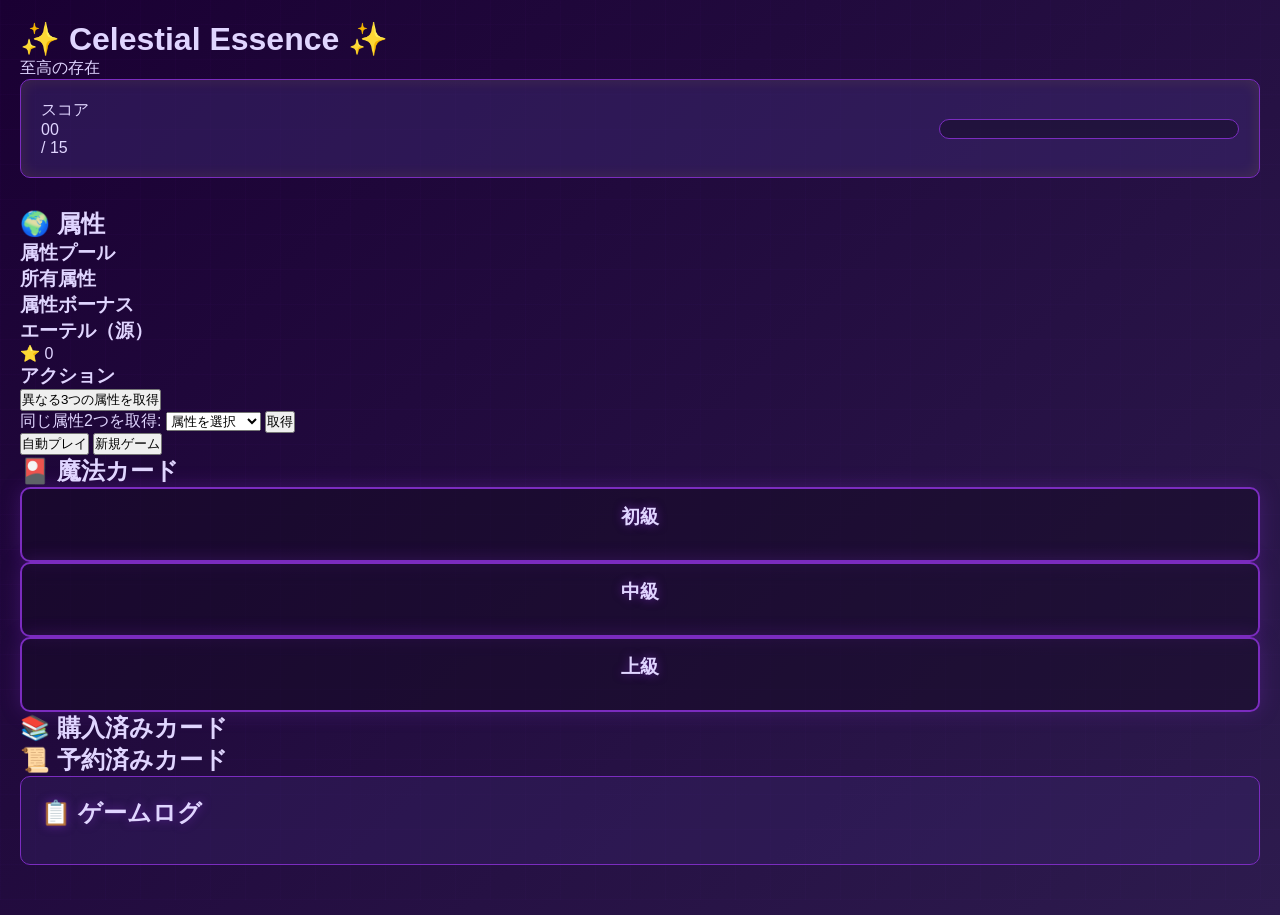
==== commit 1968aead: "ファイルlink修正" ====
--- a/index.html
+++ b/index.html
@@ -4,7 +4,7 @@
   <meta charset="UTF-8">
   <meta name="viewport" content="width=device-width, initial-scale=1.0">
   <title>Celestial Essence - 至高の存在</title>
-  <link rel="stylesheet" href="style.css">
+  <link rel="stylesheet" href="elemental-style.css">
 </head>
 <body>
   <div class="page-background"></div>
@@ -139,6 +139,6 @@
   <!-- Scripts -->
   <script src="games-common.js"></script>
   <script src="constants.js"></script>
-  <script src="script.js"></script>
+  <script src="elemental-script.js"></script>
 </body>
 </html>
--- a/elemental-style.css
+++ b/elemental-style.css
@@ -0,0 +1,710 @@
+:root {
+    --light-color: #ffd700;
+    --aqua-color: #00bfff;
+    --wind-color: #90ee90;
+    --fire-color: #ff4500;
+    --dark-color: #1a1a1a;
+    --aether-color: #ffd700;
+    --primary-bg: #1a0033;
+    --secondary-bg: #2d1b4e;
+    --accent-color: #7b2cbf;
+    --text-color: #e0d5ff;
+    --card-bg: #3d2870;
+    --border-color: #7b2cbf;
+}
+
+* {
+    margin: 0;
+    padding: 0;
+    box-sizing: border-box;
+}
+
+body {
+    font-family: 'Segoe UI', Tahoma, Geneva, Verdana, sans-serif;
+    background: linear-gradient(135deg, var(--primary-bg) 0%, var(--secondary-bg) 100%);
+    color: var(--text-color);
+    min-height: 100vh;
+    position: relative;
+    overflow-x: hidden;
+}
+
+body::before {
+    content: '';
+    position: fixed;
+    top: 0;
+    left: 0;
+    width: 100%;
+    height: 100%;
+    background-image: 
+        repeating-linear-gradient(90deg, rgba(123, 44, 191, 0.03) 0px, rgba(123, 44, 191, 0.03) 1px, transparent 1px, transparent 35px),
+        repeating-linear-gradient(0deg, rgba(123, 44, 191, 0.03) 0px, rgba(123, 44, 191, 0.03) 1px, transparent 1px, transparent 35px);
+    pointer-events: none;
+    z-index: -1;
+}
+
+.container {
+    max-width: 1400px;
+    margin: 0 auto;
+    padding: 20px;
+}
+
+.title {
+    text-align: center;
+    font-size: 3.5em;
+    margin-bottom: 30px;
+    text-shadow: 0 0 20px rgba(255, 215, 0, 0.8), 0 0 40px rgba(123, 44, 191, 0.6);
+    color: #ffd700;
+    letter-spacing: 3px;
+    animation: titleGlow 2s ease-in-out infinite;
+}
+
+@keyframes titleGlow {
+    0%, 100% { text-shadow: 0 0 20px rgba(255, 215, 0, 0.8), 0 0 40px rgba(123, 44, 191, 0.6); }
+    50% { text-shadow: 0 0 30px rgba(255, 215, 0, 1), 0 0 60px rgba(123, 44, 191, 0.8); }
+}
+
+.game-board {
+    background: rgba(20, 10, 35, 0.7);
+    border: 2px solid var(--border-color);
+    border-radius: 15px;
+    padding: 30px;
+    box-shadow: 0 0 40px rgba(123, 44, 191, 0.3), inset 0 0 20px rgba(255, 215, 0, 0.1);
+}
+
+/* スコア表示 */
+.score-section {
+    display: flex;
+    justify-content: space-between;
+    align-items: center;
+    margin-bottom: 30px;
+    padding: 20px;
+    background: rgba(61, 40, 112, 0.5);
+    border: 1px solid var(--accent-color);
+    border-radius: 10px;
+    box-shadow: inset 0 0 15px rgba(255, 215, 0, 0.1);
+}
+
+.score-display {
+    flex: 1;
+}
+
+.current-score {
+    font-size: 1.5em;
+    margin-bottom: 10px;
+    color: #ffd700;
+    text-shadow: 0 0 10px rgba(255, 215, 0, 0.8);
+}
+
+.score-number {
+    font-weight: bold;
+    font-size: 1.8em;
+    margin: 0 5px;
+}
+
+.score-bar {
+    width: 300px;
+    height: 20px;
+    background: rgba(0, 0, 0, 0.3);
+    border: 1px solid var(--accent-color);
+    border-radius: 10px;
+    overflow: hidden;
+}
+
+.score-progress {
+    height: 100%;
+    background: linear-gradient(90deg, #ffd700, #ff4500, #00bfff);
+    transition: width 0.3s ease;
+    box-shadow: 0 0 10px rgba(255, 215, 0, 0.8);
+}
+
+.game-status-btn {
+    padding: 10px 20px;
+    background: linear-gradient(135deg, var(--accent-color), #7b2cbf);
+    border: 1px solid var(--border-color);
+    color: #ffd700;
+    border-radius: 8px;
+    cursor: pointer;
+    font-size: 1em;
+    font-weight: bold;
+    transition: all 0.3s ease;
+    box-shadow: 0 0 15px rgba(123, 44, 191, 0.5);
+}
+
+.game-status-btn:hover {
+    box-shadow: 0 0 25px rgba(255, 215, 0, 0.8), 0 0 15px rgba(123, 44, 191, 0.8);
+}
+
+.game-status-btn.victory {
+    background: linear-gradient(135deg, #ffd700, #ff4500);
+    color: #1a0033;
+    text-shadow: 0 0 10px rgba(255, 215, 0, 0.8);
+}
+
+/* エレメントプール */
+.pools-section {
+    margin-bottom: 30px;
+}
+
+.pools-section h2 {
+    font-size: 1.8em;
+    margin-bottom: 15px;
+    text-shadow: 0 0 10px rgba(123, 44, 191, 0.6);
+}
+
+.pools-grid {
+    display: grid;
+    grid-template-columns: repeat(auto-fit, minmax(120px, 1fr));
+    gap: 15px;
+    margin-bottom: 20px;
+}
+
+.pool {
+    padding: 20px;
+    border: 2px solid var(--border-color);
+    border-radius: 10px;
+    text-align: center;
+    background: rgba(61, 40, 112, 0.3);
+    transition: all 0.3s ease;
+    box-shadow: 0 0 15px rgba(123, 44, 191, 0.3);
+}
+
+.pool:hover {
+    transform: translateY(-5px);
+    box-shadow: 0 0 25px rgba(123, 44, 191, 0.6), 0 0 15px rgba(255, 215, 0, 0.3);
+}
+
+.pool-icon {
+    font-size: 2.5em;
+    margin-bottom: 10px;
+}
+
+.pool-name {
+    font-size: 0.9em;
+    color: #e0d5ff;
+    margin-bottom: 10px;
+}
+
+.pool-count {
+    font-size: 1.8em;
+    font-weight: bold;
+    color: #ffd700;
+    text-shadow: 0 0 10px rgba(255, 215, 0, 0.8);
+}
+
+/* プレイヤーセクション */
+.player-section {
+    display: grid;
+    grid-template-columns: 1fr 1fr;
+    gap: 20px;
+    margin-bottom: 30px;
+    padding: 20px;
+    background: rgba(61, 40, 112, 0.3);
+    border: 1px solid var(--accent-color);
+    border-radius: 10px;
+}
+
+.player-info, .generated-elements {
+    background: rgba(20, 10, 35, 0.5);
+    padding: 15px;
+    border: 1px solid var(--border-color);
+    border-radius: 8px;
+}
+
+.player-info h2, .generated-elements h3 {
+    font-size: 1.2em;
+    margin-bottom: 15px;
+    text-shadow: 0 0 10px rgba(123, 44, 191, 0.6);
+}
+
+.elements-display, .generated-display {
+    display: grid;
+    grid-template-columns: repeat(3, 1fr);
+    gap: 10px;
+}
+
+.element, .gen-element {
+    padding: 15px;
+    border: 2px solid var(--border-color);
+    border-radius: 8px;
+    text-align: center;
+    background: rgba(0, 0, 0, 0.3);
+    transition: all 0.3s ease;
+    box-shadow: 0 0 10px rgba(123, 44, 191, 0.3);
+}
+
+.element:hover, .gen-element:hover {
+    box-shadow: 0 0 20px rgba(123, 44, 191, 0.6), 0 0 10px rgba(255, 215, 0, 0.3);
+}
+
+.element-icon {
+    font-size: 1.8em;
+    display: block;
+    margin-bottom: 5px;
+}
+
+.element-count {
+    font-size: 1.5em;
+    font-weight: bold;
+    color: #ffd700;
+    display: block;
+    text-shadow: 0 0 10px rgba(255, 215, 0, 0.8);
+}
+
+/* アクションセクション */
+.actions-section {
+    margin-bottom: 30px;
+    padding: 20px;
+    background: rgba(61, 40, 112, 0.3);
+    border: 1px solid var(--accent-color);
+    border-radius: 10px;
+}
+
+.actions-section h2 {
+    font-size: 1.5em;
+    margin-bottom: 15px;
+    text-shadow: 0 0 10px rgba(123, 44, 191, 0.6);
+}
+
+.action-buttons {
+    display: grid;
+    grid-template-columns: repeat(auto-fit, minmax(150px, 1fr));
+    gap: 10px;
+    margin-bottom: 20px;
+}
+
+.action-btn {
+    padding: 12px 20px;
+    background: linear-gradient(135deg, var(--accent-color), #9d4edd);
+    border: 2px solid var(--border-color);
+    color: #ffd700;
+    border-radius: 8px;
+    cursor: pointer;
+    font-size: 0.95em;
+    font-weight: bold;
+    transition: all 0.3s ease;
+    box-shadow: 0 0 15px rgba(123, 44, 191, 0.5);
+    text-transform: uppercase;
+    letter-spacing: 1px;
+}
+
+.action-btn:hover:not(:disabled) {
+    transform: translateY(-3px);
+    box-shadow: 0 0 25px rgba(255, 215, 0, 0.8), 0 0 15px rgba(123, 44, 191, 0.8);
+}
+
+.action-btn:disabled {
+    opacity: 0.5;
+    cursor: not-allowed;
+    box-shadow: 0 0 10px rgba(123, 44, 191, 0.2);
+}
+
+.action-btn.auto-play {
+    background: linear-gradient(135deg, #ff4500, #ffd700);
+}
+
+.action-btn.new-game {
+    background: linear-gradient(135deg, #00bfff, #90ee90);
+    color: #1a0033;
+}
+
+/* アクションUI */
+.action-ui {
+    background: rgba(20, 10, 35, 0.7);
+    padding: 20px;
+    border: 2px solid var(--accent-color);
+    border-radius: 8px;
+    margin-top: 15px;
+}
+
+.action-ui h3 {
+    margin-bottom: 15px;
+    text-shadow: 0 0 10px rgba(123, 44, 191, 0.6);
+}
+
+.selection-grid {
+    display: grid;
+    grid-template-columns: repeat(auto-fit, minmax(150px, 1fr));
+    gap: 10px;
+    margin-bottom: 15px;
+}
+
+.selection-checkbox {
+    display: flex;
+    align-items: center;
+    padding: 10px;
+    background: rgba(61, 40, 112, 0.3);
+    border: 2px solid var(--accent-color);
+    border-radius: 8px;
+    cursor: pointer;
+    transition: all 0.3s ease;
+}
+
+.selection-checkbox:hover {
+    background: rgba(123, 44, 191, 0.5);
+    box-shadow: 0 0 15px rgba(255, 215, 0, 0.3);
+}
+
+.selection-checkbox input[type="checkbox"] {
+    margin-right: 10px;
+    cursor: pointer;
+    width: 18px;
+    height: 18px;
+}
+
+.checkbox-label {
+    cursor: pointer;
+}
+
+.selection-dropdown {
+    width: 100%;
+    padding: 12px;
+    background: rgba(61, 40, 112, 0.5);
+    border: 2px solid var(--accent-color);
+    border-radius: 8px;
+    color: #ffd700;
+    font-size: 1em;
+    margin-bottom: 15px;
+}
+
+.selection-dropdown option {
+    background: var(--primary-bg);
+    color: var(--text-color);
+}
+
+.confirm-btn, .cancel-btn {
+    padding: 10px 20px;
+    margin-right: 10px;
+    border: 2px solid var(--border-color);
+    border-radius: 8px;
+    cursor: pointer;
+    font-size: 0.9em;
+    font-weight: bold;
+    transition: all 0.3s ease;
+    text-transform: uppercase;
+    letter-spacing: 1px;
+}
+
+.confirm-btn {
+    background: linear-gradient(135deg, #00bfff, #90ee90);
+    color: #1a0033;
+    box-shadow: 0 0 15px rgba(0, 191, 255, 0.5);
+}
+
+.confirm-btn:hover {
+    box-shadow: 0 0 25px rgba(0, 191, 255, 0.8), 0 0 15px rgba(144, 238, 144, 0.8);
+}
+
+.cancel-btn {
+    background: linear-gradient(135deg, var(--accent-color), #9d4edd);
+    color: #ffd700;
+    box-shadow: 0 0 15px rgba(123, 44, 191, 0.5);
+}
+
+.cancel-btn:hover {
+    box-shadow: 0 0 25px rgba(255, 215, 0, 0.8), 0 0 15px rgba(123, 44, 191, 0.8);
+}
+
+/* カードセクション */
+.cards-section {
+    margin-bottom: 30px;
+}
+
+.cards-section h2 {
+    font-size: 1.8em;
+    margin-bottom: 15px;
+    text-shadow: 0 0 10px rgba(123, 44, 191, 0.6);
+}
+
+.cards-container {
+    display: grid;
+    grid-template-columns: repeat(3, 1fr);
+    gap: 20px;
+}
+
+.tier-column {
+    background: rgba(20, 10, 35, 0.5);
+    border: 2px solid var(--border-color);
+    border-radius: 10px;
+    padding: 15px;
+    box-shadow: 0 0 20px rgba(123, 44, 191, 0.3);
+}
+
+.tier-column h3 {
+    text-align: center;
+    margin-bottom: 15px;
+    text-shadow: 0 0 10px rgba(123, 44, 191, 0.6);
+    font-size: 1.2em;
+}
+
+.cards-list {
+    display: flex;
+    flex-direction: column;
+    gap: 12px;
+    min-height: 150px;
+}
+
+.magic-card {
+    padding: 15px;
+    background: linear-gradient(135deg, rgba(61, 40, 112, 0.8), rgba(41, 20, 92, 0.8));
+    border: 2px solid var(--border-color);
+    border-radius: 8px;
+    cursor: pointer;
+    transition: all 0.3s ease;
+    box-shadow: 0 0 15px rgba(123, 44, 191, 0.5), inset 0 0 10px rgba(255, 215, 0, 0.1);
+    position: relative;
+    overflow: hidden;
+}
+
+.magic-card::before {
+    content: '';
+    position: absolute;
+    top: 0;
+    left: 0;
+    right: 0;
+    bottom: 0;
+    background: linear-gradient(135deg, rgba(255, 215, 0, 0.1), transparent);
+    opacity: 0;
+    transition: opacity 0.3s ease;
+}
+
+.magic-card:hover {
+    transform: translateY(-5px);
+    box-shadow: 0 0 25px rgba(255, 215, 0, 0.8), 0 0 15px rgba(123, 44, 191, 0.8), inset 0 0 15px rgba(255, 215, 0, 0.2);
+}
+
+.magic-card:hover::before {
+    opacity: 1;
+}
+
+.card-header {
+    display: flex;
+    justify-content: space-between;
+    align-items: center;
+    margin-bottom: 10px;
+    border-bottom: 1px solid var(--border-color);
+    padding-bottom: 8px;
+}
+
+.card-cost {
+    display: grid;
+    grid-template-columns: repeat(auto-fit, minmax(20px, 1fr));
+    gap: 3px;
+    flex: 1;
+}
+
+.cost-item {
+    width: 20px;
+    height: 20px;
+    display: flex;
+    align-items: center;
+    justify-content: center;
+    font-size: 0.8em;
+    background: rgba(0, 0, 0, 0.3);
+    border: 1px solid var(--border-color);
+    border-radius: 4px;
+}
+
+.card-points {
+    font-size: 1.3em;
+    font-weight: bold;
+    color: #ffd700;
+    text-shadow: 0 0 10px rgba(255, 215, 0, 0.8);
+    min-width: 30px;
+    text-align: center;
+}
+
+.card-bonus {
+    font-size: 0.85em;
+    text-align: center;
+    color: #00bfff;
+    padding: 8px;
+    background: rgba(0, 191, 255, 0.1);
+    border: 1px solid rgba(0, 191, 255, 0.3);
+    border-radius: 4px;
+    margin-bottom: 10px;
+}
+
+.card-buttons {
+    display: grid;
+    grid-template-columns: 1fr 1fr;
+    gap: 8px;
+}
+
+.card-btn {
+    padding: 8px;
+    border: 1px solid var(--border-color);
+    border-radius: 4px;
+    cursor: pointer;
+    font-size: 0.8em;
+    font-weight: bold;
+    transition: all 0.2s ease;
+    text-transform: uppercase;
+}
+
+.purchase-btn {
+    background: linear-gradient(135deg, #00bfff, #90ee90);
+    color: #1a0033;
+    box-shadow: 0 0 10px rgba(0, 191, 255, 0.5);
+}
+
+.purchase-btn:hover:not(:disabled) {
+    box-shadow: 0 0 20px rgba(0, 191, 255, 0.8), 0 0 10px rgba(144, 238, 144, 0.8);
+}
+
+.purchase-btn:disabled {
+    opacity: 0.5;
+    cursor: not-allowed;
+}
+
+.reserve-btn {
+    background: linear-gradient(135deg, #ff4500, #ffd700);
+    color: #1a0033;
+    box-shadow: 0 0 10px rgba(255, 69, 0, 0.5);
+}
+
+.reserve-btn:hover:not(:disabled) {
+    box-shadow: 0 0 20px rgba(255, 69, 0, 0.8), 0 0 10px rgba(255, 215, 0, 0.8);
+}
+
+.reserve-btn:disabled {
+    opacity: 0.5;
+    cursor: not-allowed;
+}
+
+/* 予約カードセクション */
+.reserved-section, .purchased-section {
+    margin-bottom: 30px;
+    padding: 20px;
+    background: rgba(61, 40, 112, 0.3);
+    border: 1px solid var(--accent-color);
+    border-radius: 10px;
+}
+
+.reserved-section h2, .purchased-section h2 {
+    font-size: 1.5em;
+    margin-bottom: 15px;
+    text-shadow: 0 0 10px rgba(123, 44, 191, 0.6);
+}
+
+.reserved-cards, .purchased-cards {
+    display: grid;
+    grid-template-columns: repeat(auto-fill, minmax(200px, 1fr));
+    gap: 15px;
+    min-height: 80px;
+}
+
+.no-reserved, .no-purchased {
+    grid-column: 1 / -1;
+    text-align: center;
+    color: #999;
+    padding: 20px;
+    font-style: italic;
+}
+
+/* ゲームログ */
+.log-section {
+    margin-bottom: 30px;
+    padding: 20px;
+    background: rgba(61, 40, 112, 0.3);
+    border: 1px solid var(--accent-color);
+    border-radius: 10px;
+}
+
+.log-section h2 {
+    font-size: 1.5em;
+    margin-bottom: 15px;
+    text-shadow: 0 0 10px rgba(123, 44, 191, 0.6);
+}
+
+.log-container {
+    background: rgba(0, 0, 0, 0.3);
+    border: 1px solid var(--border-color);
+    border-radius: 8px;
+    padding: 15px;
+    height: 200px;
+    overflow-y: auto;
+    font-size: 0.9em;
+}
+
+.log-entry {
+    padding: 8px;
+    margin-bottom: 5px;
+    background: rgba(61, 40, 112, 0.3);
+    border-left: 3px solid var(--accent-color);
+    border-radius: 4px;
+    color: #e0d5ff;
+}
+
+.log-entry.success {
+    border-left-color: #00bfff;
+    color: #00bfff;
+}
+
+.log-entry.info {
+    border-left-color: #ffd700;
+    color: #ffd700;
+}
+
+/* 色別スタイル */
+.light-element {
+    border-color: var(--light-color);
+}
+
+.aqua-element {
+    border-color: var(--aqua-color);
+}
+
+.wind-element {
+    border-color: var(--wind-color);
+}
+
+.fire-element {
+    border-color: var(--fire-color);
+}
+
+.dark-element {
+    border-color: var(--dark-color);
+}
+
+.aether-element {
+    border-color: var(--aether-color);
+    box-shadow: 0 0 15px rgba(255, 215, 0, 0.5), inset 0 0 10px rgba(255, 215, 0, 0.1);
+}
+
+/* レスポンシブ */
+@media (max-width: 1024px) {
+    .cards-container {
+        grid-template-columns: 1fr;
+    }
+
+    .player-section {
+        grid-template-columns: 1fr;
+    }
+
+    .elements-display, .generated-display {
+        grid-template-columns: repeat(2, 1fr);
+    }
+}
+
+@media (max-width: 768px) {
+    .title {
+        font-size: 2em;
+    }
+
+    .game-board {
+        padding: 15px;
+    }
+
+    .score-section {
+        flex-direction: column;
+        gap: 15px;
+    }
+
+    .action-buttons {
+        grid-template-columns: repeat(2, 1fr);
+    }
+
+    .pools-grid {
+        grid-template-columns: repeat(3, 1fr);
+    }
+}
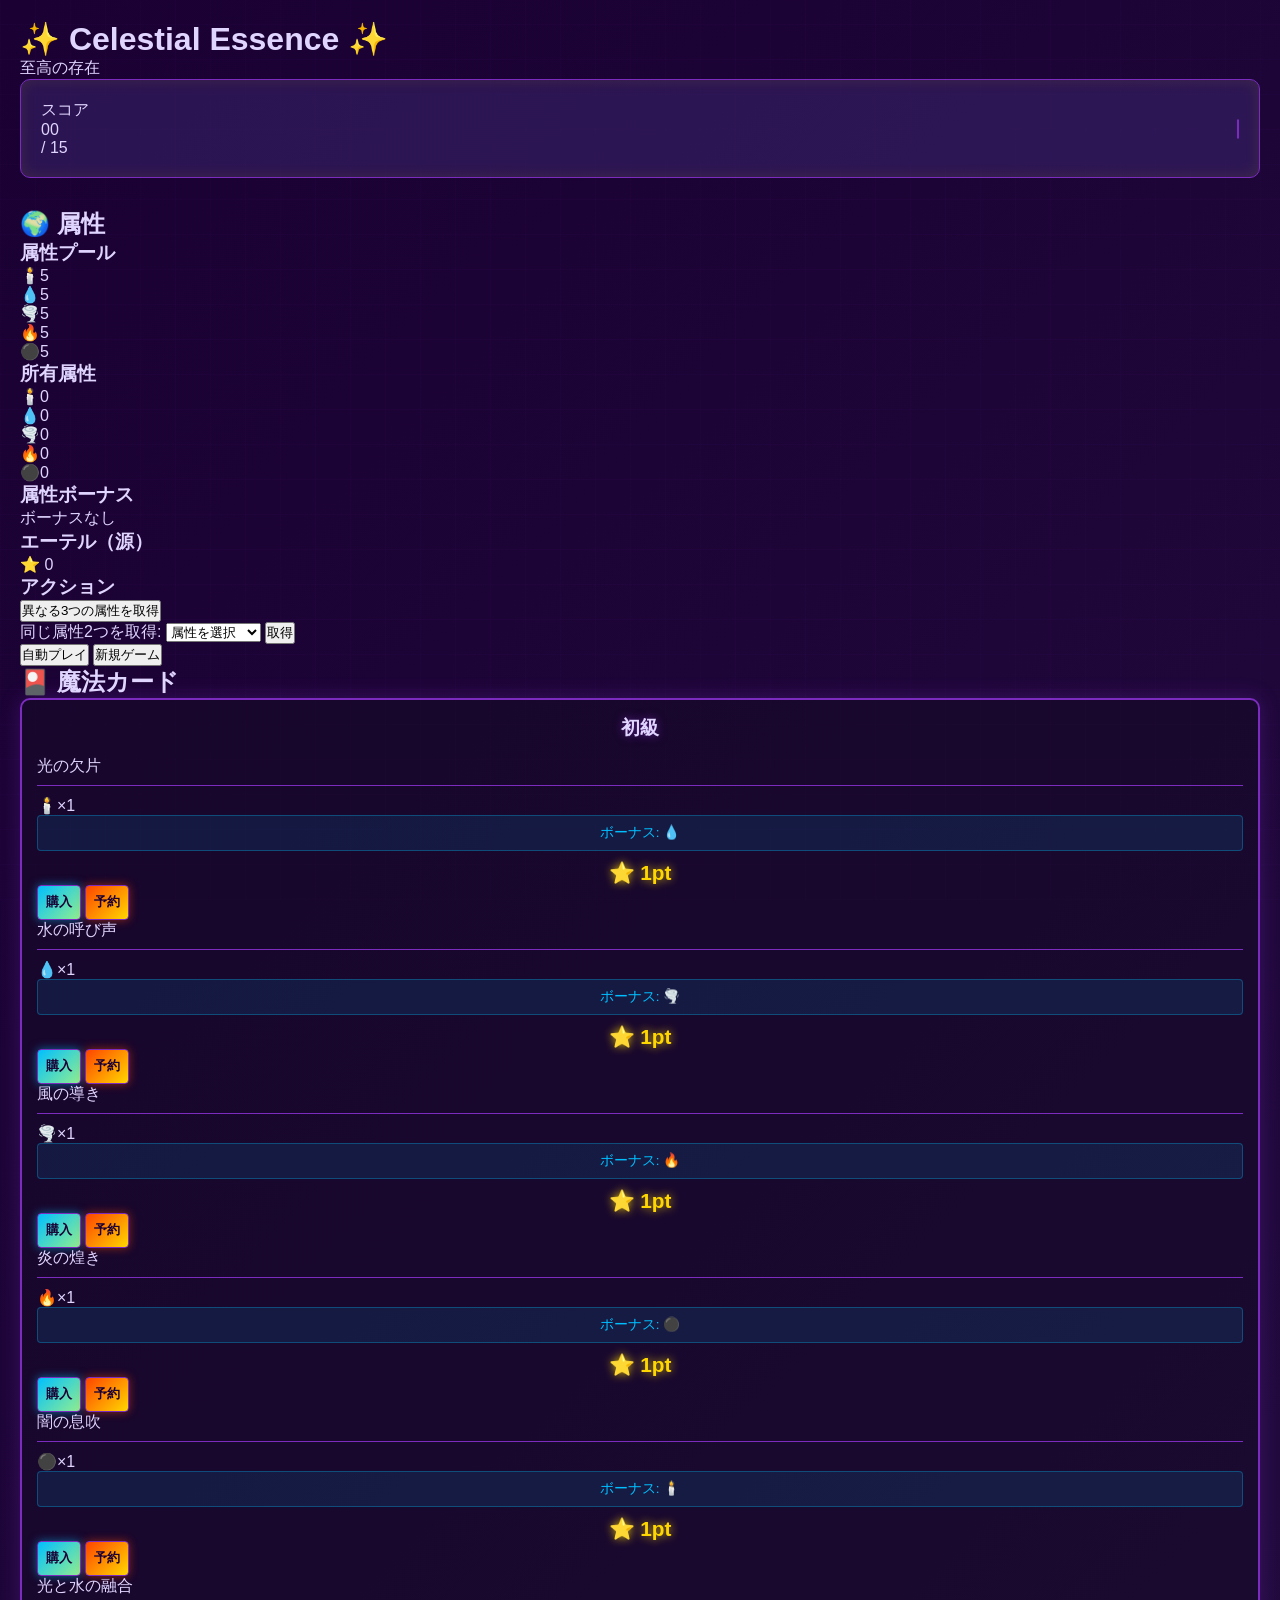
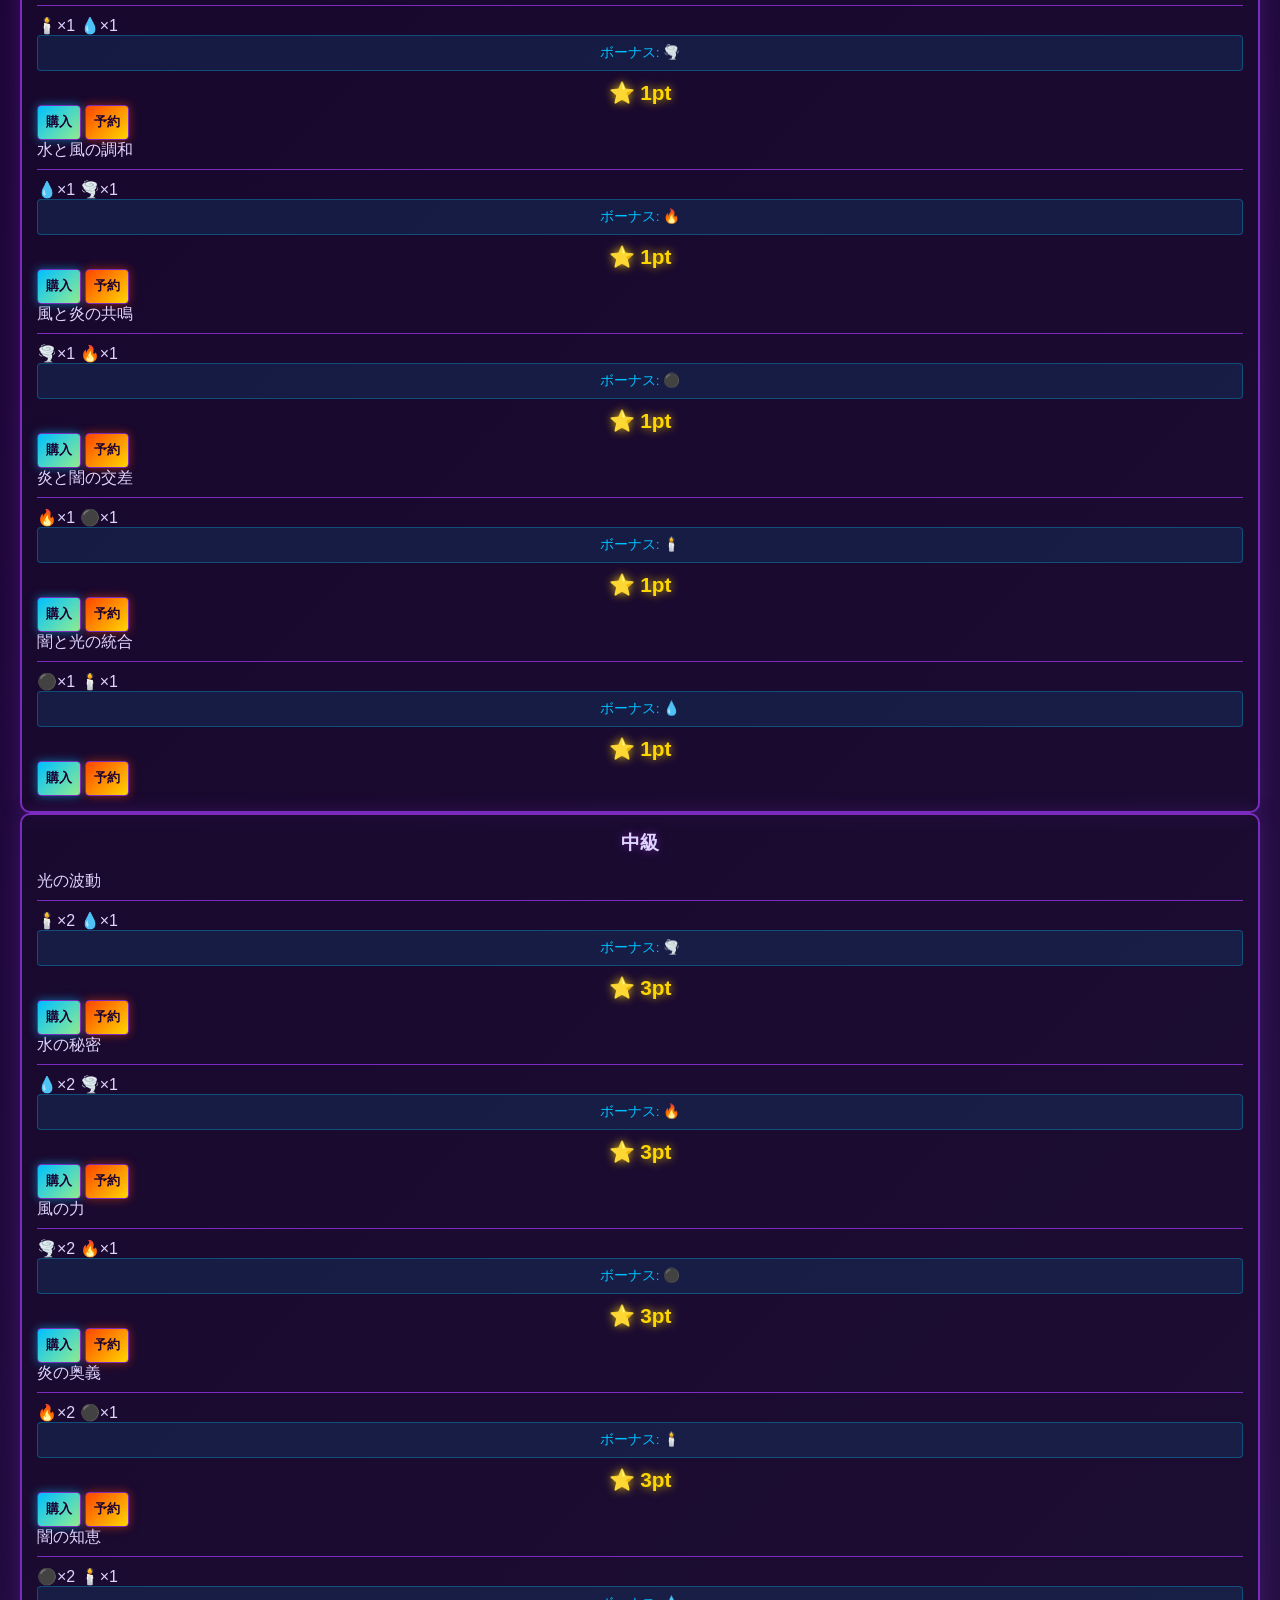
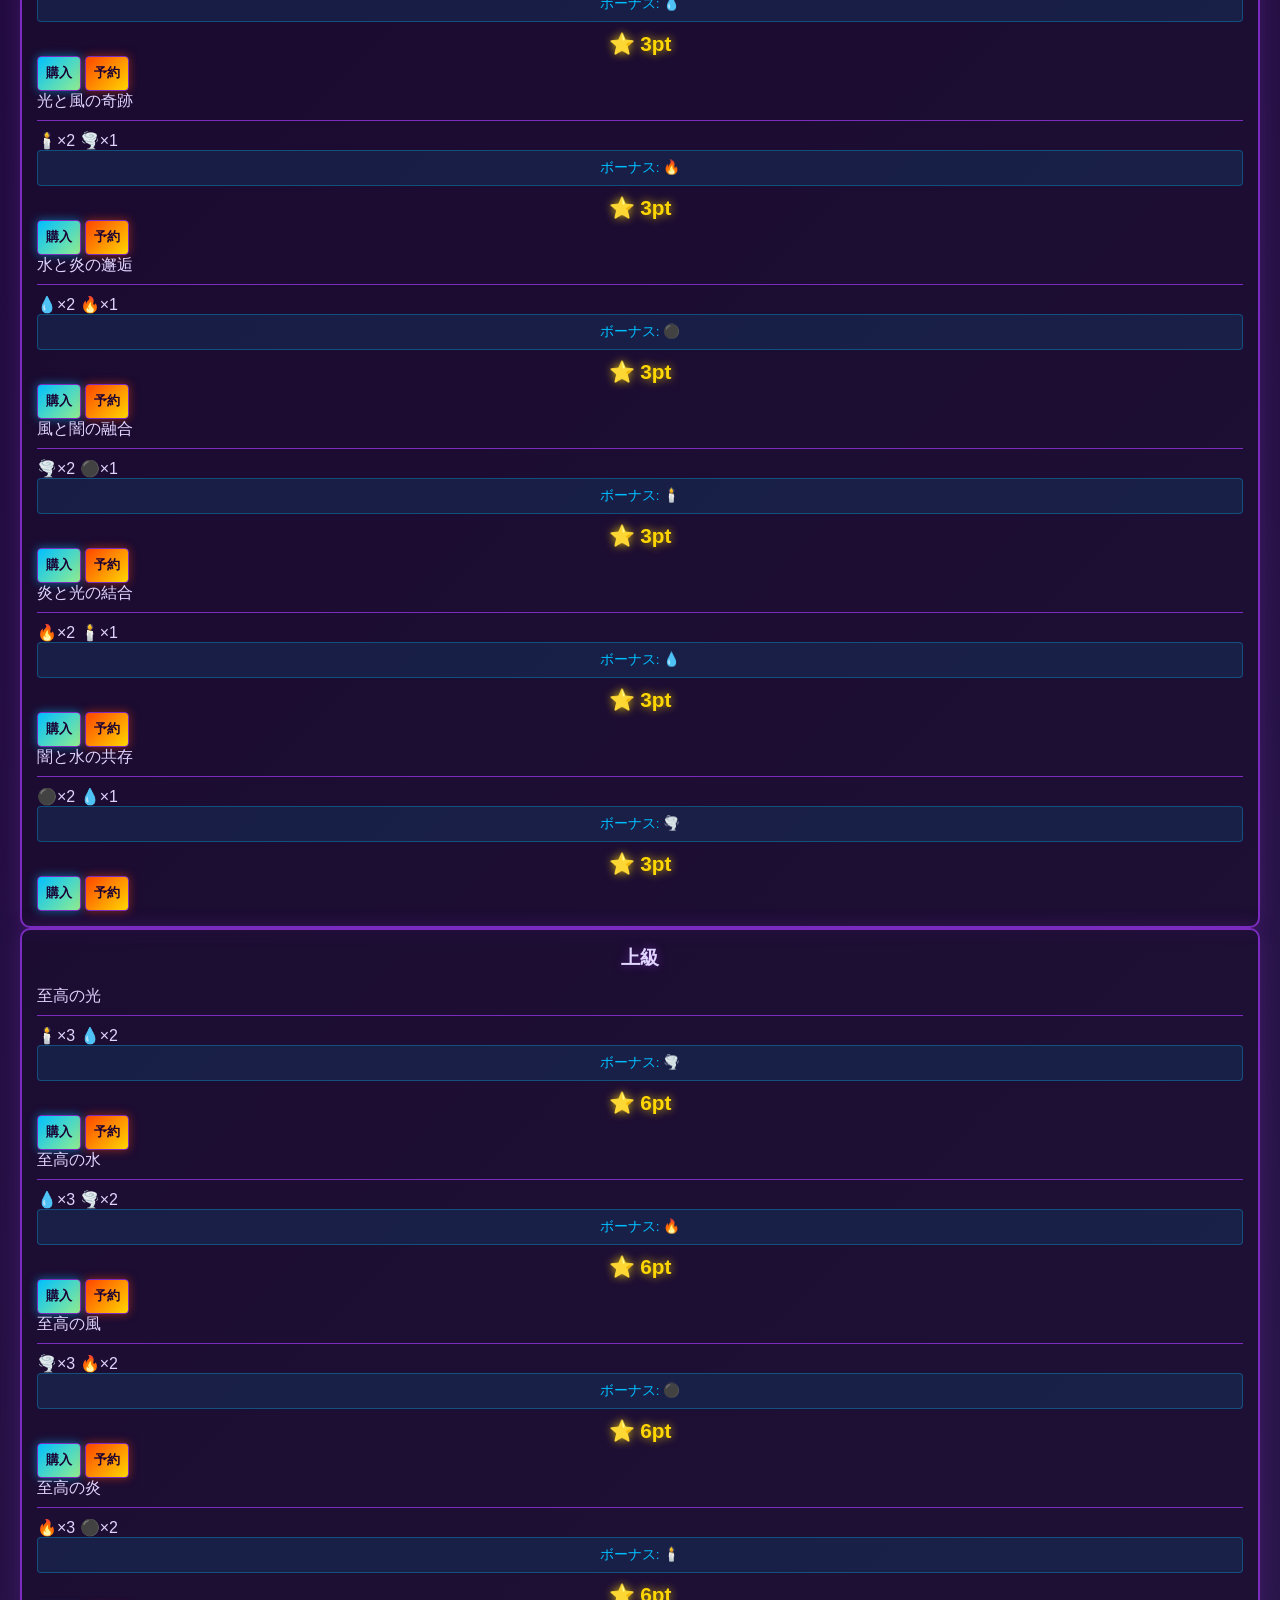
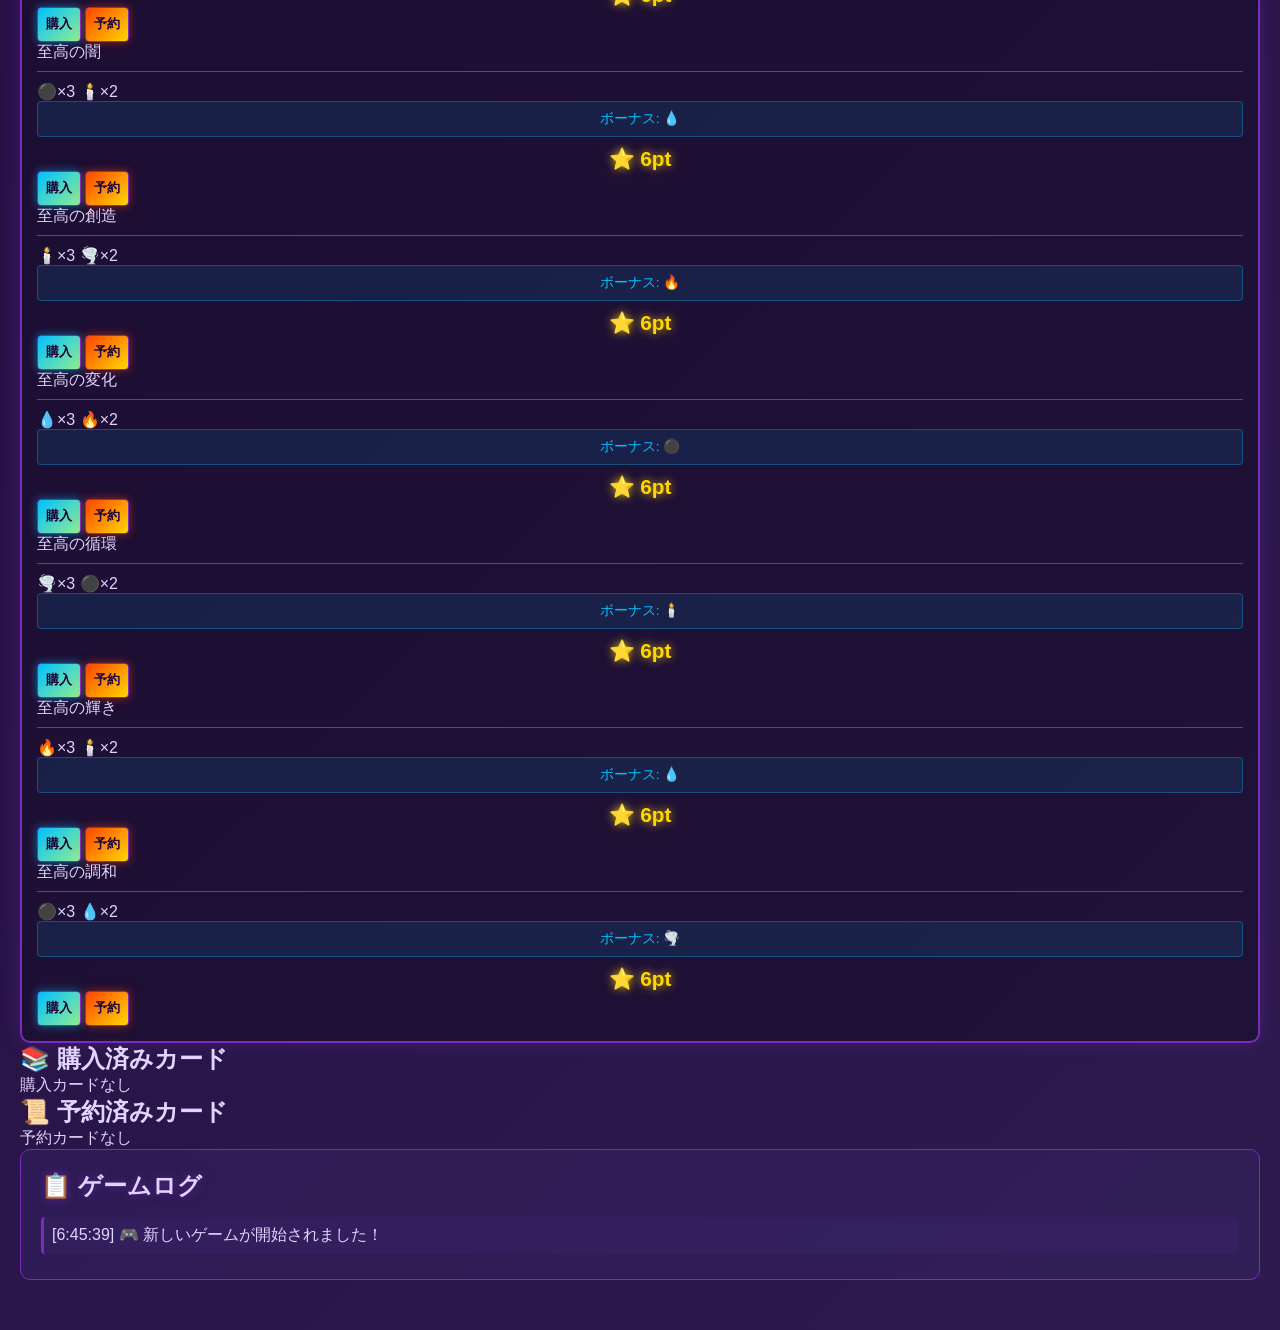
==== commit 1c4e251f: "link修正２" ====
--- a/index.html
+++ b/index.html
@@ -3,7 +3,7 @@
 <head>
   <meta charset="UTF-8">
   <meta name="viewport" content="width=device-width, initial-scale=1.0">
-  <title>Celestial Essence - 至高の存在</title>
+  <title>Celestial Essence</title>
   <link rel="stylesheet" href="elemental-style.css">
 </head>
 <body>
@@ -138,7 +138,7 @@
 
   <!-- Scripts -->
   <script src="games-common.js"></script>
-  <script src="constants.js"></script>
+  <script src="tier_Card_Consts.js"></script>
   <script src="elemental-script.js"></script>
 </body>
 </html>
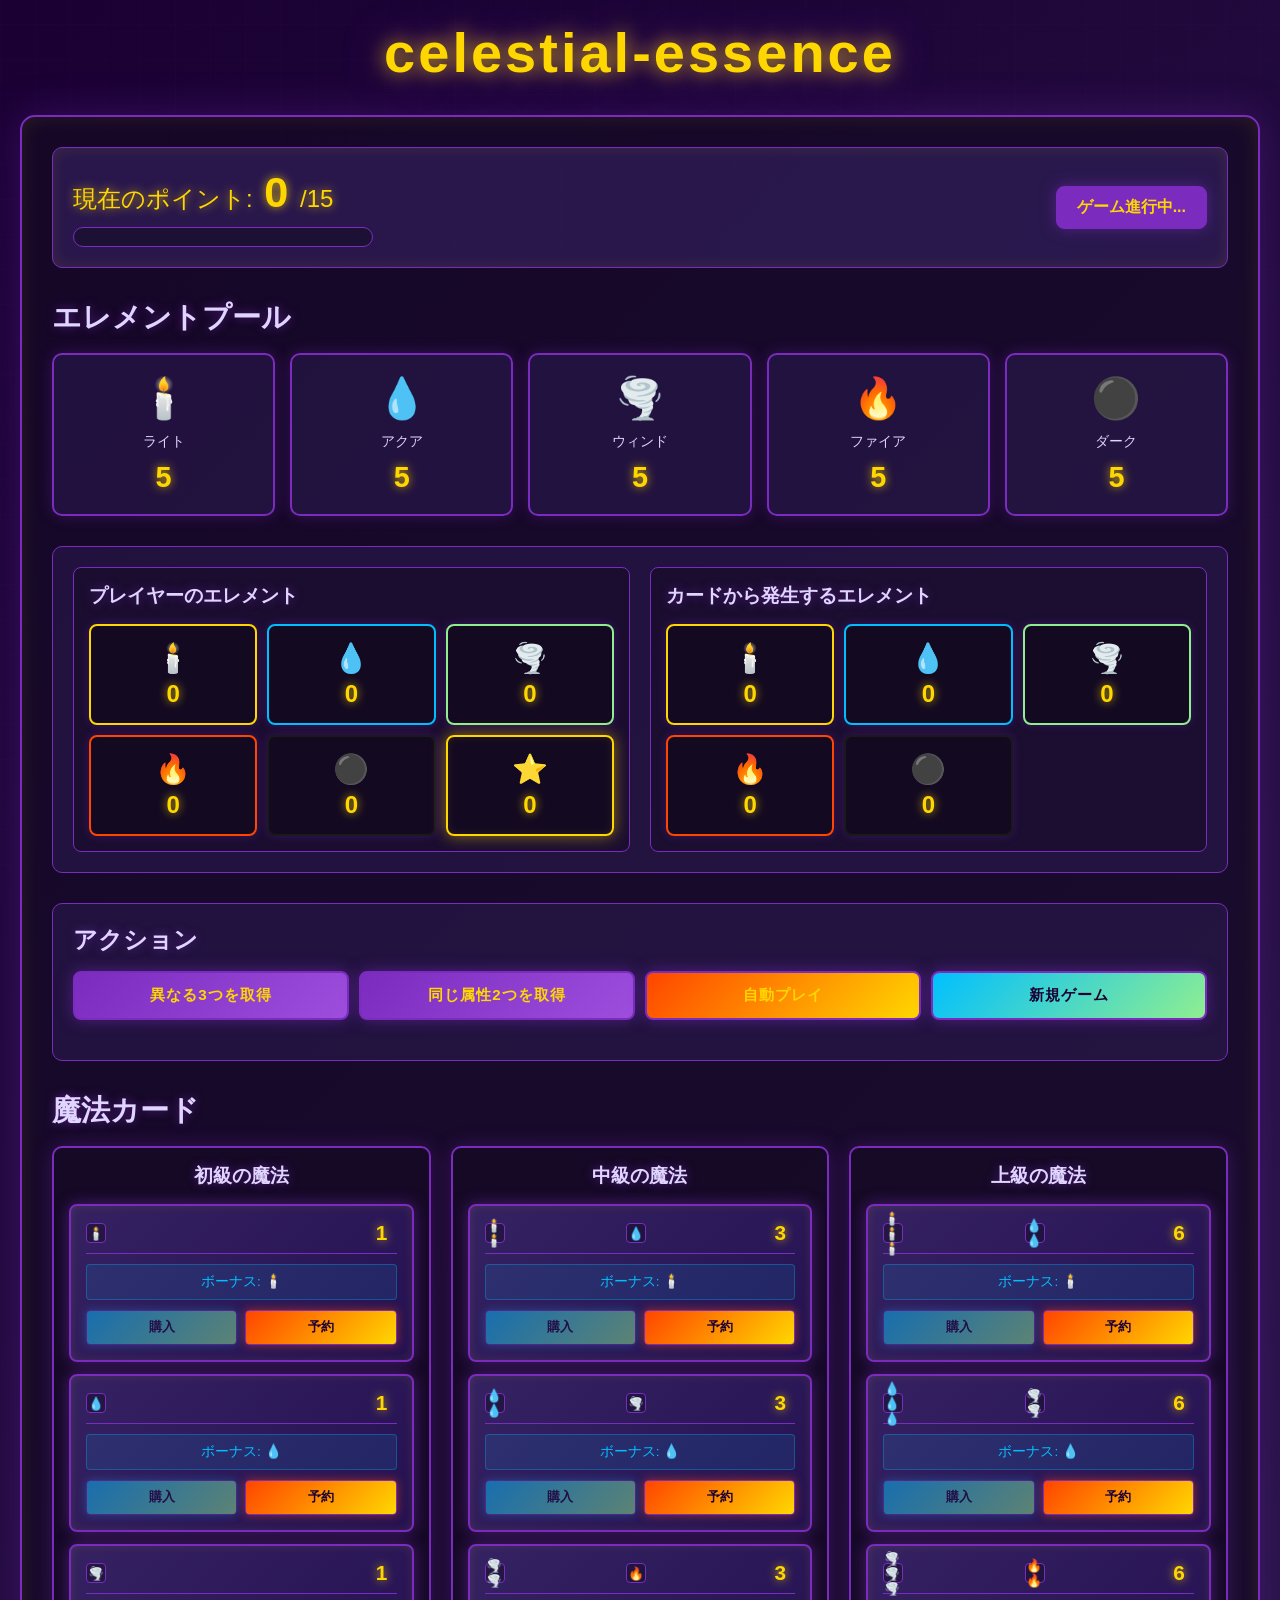
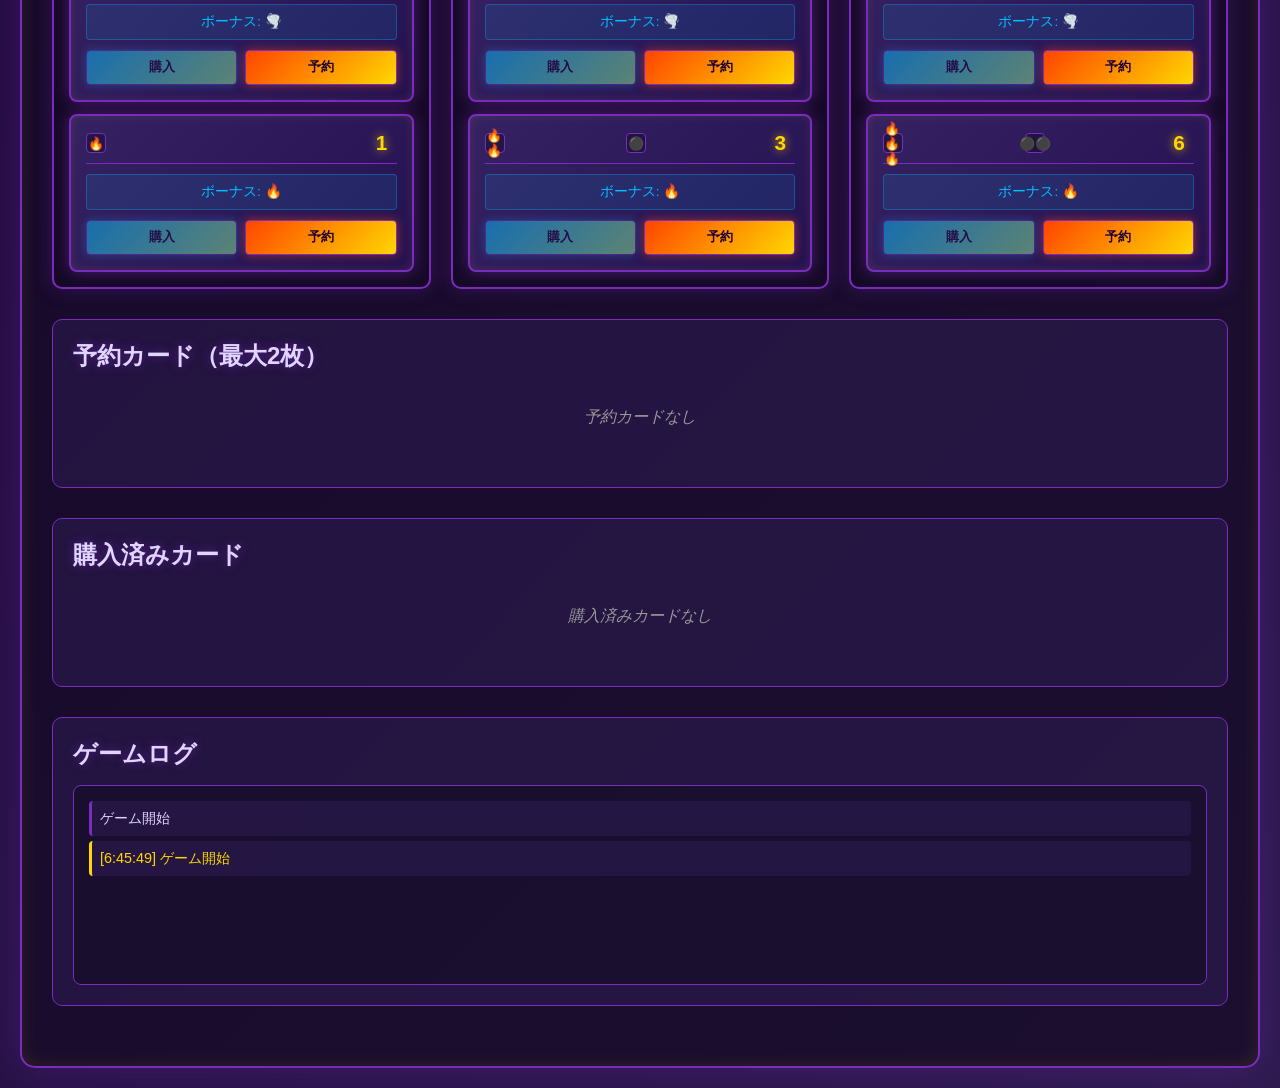
==== commit eb82f932: "安定盤 ver1.00.00" ====
--- a/index.html
+++ b/index.html
@@ -1,144 +1,220 @@
 <!DOCTYPE html>
 <html lang="ja">
 <head>
-  <meta charset="UTF-8">
-  <meta name="viewport" content="width=device-width, initial-scale=1.0">
-  <title>Celestial Essence</title>
-  <link rel="stylesheet" href="elemental-style.css">
+    <meta charset="UTF-8">
+    <meta name="viewport" content="width=device-width, initial-scale=1.0">
+    <title>celestial-essence</title>
+    <link rel="stylesheet" href="elemental-style.css">
 </head>
 <body>
-  <div class="page-background"></div>
-  <div class="magic-pattern"></div>
-
-  <div class="container">
-    <!-- Header -->
-    <header class="game-header">
-      <h1>✨ Celestial Essence ✨</h1>
-      <p class="subtitle">至高の存在</p>
-    </header>
-
-    <!-- Score Section -->
-    <section class="score-section">
-      <div class="score-display">
-        <div class="score-label">スコア</div>
-        <div class="score-value" id="current-score">00</div>
-        <div class="score-target">/ 15</div>
-      </div>
-      <div class="score-bar-container">
-        <div class="score-bar" id="score-bar"></div>
-      </div>
-      <div id="game-status"></div>
-    </section>
-
-    <!-- Main Game Area -->
-    <div class="game-area">
-      <!-- Left Column: Element Management -->
-      <section class="element-section">
-        <h2>🌍 属性</h2>
-
-        <!-- Element Pool -->
-        <div class="subsection">
-          <h3>属性プール</h3>
-          <div id="element-pool" class="element-grid"></div>
+    <div class="container">
+        <h1 class="title">celestial-essence</h1>
+        
+        <div class="game-board">
+            <!-- スコア表示 -->
+            <div class="score-section">
+                <div class="score-display">
+                    <div class="current-score">
+                        <span>現在のポイント:</span>
+                        <span id="currentScore" class="score-number">0</span>
+                        <span>/15</span>
+                    </div>
+                    <div class="score-bar">
+                        <div class="score-progress" id="scoreProgress" style="width: 0%;"></div>
+                    </div>
+                </div>
+                <button id="gameStatus" class="game-status-btn">ゲーム進行中...</button>
+            </div>
+
+            <!-- エレメントプール -->
+            <div class="pools-section">
+                <h2>エレメントプール</h2>
+                <div class="pools-grid">
+                    <div class="pool light-pool">
+                        <div class="pool-icon">🕯️</div>
+                        <div class="pool-name">ライト</div>
+                        <div class="pool-count" id="lightPool">5</div>
+                    </div>
+                    <div class="pool aqua-pool">
+                        <div class="pool-icon">💧</div>
+                        <div class="pool-name">アクア</div>
+                        <div class="pool-count" id="aquaPool">5</div>
+                    </div>
+                    <div class="pool wind-pool">
+                        <div class="pool-icon">🌪️</div>
+                        <div class="pool-name">ウィンド</div>
+                        <div class="pool-count" id="windPool">5</div>
+                    </div>
+                    <div class="pool fire-pool">
+                        <div class="pool-icon">🔥</div>
+                        <div class="pool-name">ファイア</div>
+                        <div class="pool-count" id="firePool">5</div>
+                    </div>
+                    <div class="pool dark-pool">
+                        <div class="pool-icon">⚫</div>
+                        <div class="pool-name">ダーク</div>
+                        <div class="pool-count" id="darkPool">5</div>
+                    </div>
+                </div>
+            </div>
+
+            <!-- プレイヤーエレメント -->
+            <div class="player-section">
+                <div class="player-info">
+                    <h2>プレイヤーのエレメント</h2>
+                    <div class="elements-display">
+                        <div class="element light-element">
+                            <span class="element-icon">🕯️</span>
+                            <span id="playerLight" class="element-count">0</span>
+                        </div>
+                        <div class="element aqua-element">
+                            <span class="element-icon">💧</span>
+                            <span id="playerAqua" class="element-count">0</span>
+                        </div>
+                        <div class="element wind-element">
+                            <span class="element-icon">🌪️</span>
+                            <span id="playerWind" class="element-count">0</span>
+                        </div>
+                        <div class="element fire-element">
+                            <span class="element-icon">🔥</span>
+                            <span id="playerFire" class="element-count">0</span>
+                        </div>
+                        <div class="element dark-element">
+                            <span class="element-icon">⚫</span>
+                            <span id="playerDark" class="element-count">0</span>
+                        </div>
+                        <div class="element aether-element">
+                            <span class="element-icon">⭐</span>
+                            <span id="playerAether" class="element-count">0</span>
+                        </div>
+                    </div>
+                </div>
+
+                <div class="generated-elements">
+                    <h3>カードから発生するエレメント</h3>
+                    <div class="generated-display">
+                        <div class="gen-element light-element">
+                            <span class="element-icon">🕯️</span>
+                            <span id="generatedLight" class="element-count">0</span>
+                        </div>
+                        <div class="gen-element aqua-element">
+                            <span class="element-icon">💧</span>
+                            <span id="generatedAqua" class="element-count">0</span>
+                        </div>
+                        <div class="gen-element wind-element">
+                            <span class="element-icon">🌪️</span>
+                            <span id="generatedWind" class="element-count">0</span>
+                        </div>
+                        <div class="gen-element fire-element">
+                            <span class="element-icon">🔥</span>
+                            <span id="generatedFire" class="element-count">0</span>
+                        </div>
+                        <div class="gen-element dark-element">
+                            <span class="element-icon">⚫</span>
+                            <span id="generatedDark" class="element-count">0</span>
+                        </div>
+                    </div>
+                </div>
+            </div>
+
+            <!-- アクションボタン -->
+            <div class="actions-section">
+                <h2>アクション</h2>
+                <div class="action-buttons">
+                    <button id="takeDifferent" class="action-btn">異なる3つを取得</button>
+                    <button id="takeSame" class="action-btn">同じ属性2つを取得</button>
+                    <button id="autoPlay" class="action-btn auto-play">自動プレイ</button>
+                    <button id="newGame" class="action-btn new-game">新規ゲーム</button>
+                </div>
+
+                <!-- 異なる3つ選択UI -->
+                <div id="differentUI" class="action-ui" style="display: none;">
+                    <h3>異なる3つのエレメントを選択</h3>
+                    <div class="selection-grid">
+                        <label class="selection-checkbox">
+                            <input type="checkbox" value="light" class="different-checkbox">
+                            <span class="checkbox-label">🕯️ ライト</span>
+                        </label>
+                        <label class="selection-checkbox">
+                            <input type="checkbox" value="aqua" class="different-checkbox">
+                            <span class="checkbox-label">💧 アクア</span>
+                        </label>
+                        <label class="selection-checkbox">
+                            <input type="checkbox" value="wind" class="different-checkbox">
+                            <span class="checkbox-label">🌪️ ウィンド</span>
+                        </label>
+                        <label class="selection-checkbox">
+                            <input type="checkbox" value="fire" class="different-checkbox">
+                            <span class="checkbox-label">🔥 ファイア</span>
+                        </label>
+                        <label class="selection-checkbox">
+                            <input type="checkbox" value="dark" class="different-checkbox">
+                            <span class="checkbox-label">⚫ ダーク</span>
+                        </label>
+                    </div>
+                    <button class="confirm-btn" id="confirmDifferent">確定</button>
+                    <button class="cancel-btn" id="cancelDifferent">キャンセル</button>
+                </div>
+
+                <!-- 同じ属性2つ選択UI -->
+                <div id="sameUI" class="action-ui" style="display: none;">
+                    <h3>同じエレメント2つを選択</h3>
+                    <select id="sameSelect" class="selection-dropdown">
+                        <option value="">属性を選択...</option>
+                    </select>
+                    <button class="confirm-btn" id="confirmSame">確定</button>
+                    <button class="cancel-btn" id="cancelSame">キャンセル</button>
+                </div>
+            </div>
+
+            <!-- 魔法カード展示 -->
+            <div class="cards-section">
+                <h2>魔法カード</h2>
+                <div class="cards-container">
+                    <!-- 初級カード -->
+                    <div class="tier-column tier-1">
+                        <h3>初級の魔法</h3>
+                        <div id="tier1Cards" class="cards-list"></div>
+                    </div>
+                    <!-- 中級カード -->
+                    <div class="tier-column tier-2">
+                        <h3>中級の魔法</h3>
+                        <div id="tier2Cards" class="cards-list"></div>
+                    </div>
+                    <!-- 上級カード -->
+                    <div class="tier-column tier-3">
+                        <h3>上級の魔法</h3>
+                        <div id="tier3Cards" class="cards-list"></div>
+                    </div>
+                </div>
+            </div>
+
+            <!-- 予約カード -->
+            <div class="reserved-section">
+                <h2>予約カード（最大2枚）</h2>
+                <div class="reserved-cards" id="reservedCards">
+                    <div class="no-reserved">予約カードなし</div>
+                </div>
+            </div>
+
+            <!-- 購入カード -->
+            <div class="purchased-section">
+                <h2>購入済みカード</h2>
+                <div class="purchased-cards" id="purchasedCards">
+                    <div class="no-purchased">購入済みカードなし</div>
+                </div>
+            </div>
+
+            <!-- ゲームログ -->
+            <div class="log-section">
+                <h2>ゲームログ</h2>
+                <div class="log-container" id="gameLog">
+                    <div class="log-entry">ゲーム開始</div>
+                </div>
+            </div>
         </div>
-
-        <!-- Player Elements -->
-        <div class="subsection">
-          <h3>所有属性</h3>
-          <div id="player-elements" class="element-grid"></div>
-        </div>
-
-        <!-- Element Bonuses -->
-        <div class="subsection">
-          <h3>属性ボーナス</h3>
-          <div id="element-bonuses" class="element-grid"></div>
-        </div>
-
-        <!-- Aether Display -->
-        <div class="subsection">
-          <h3>エーテル（源）</h3>
-          <div class="aether-display">
-            <span class="aether-icon">⭐</span>
-            <span class="aether-count" id="aether-count">0</span>
-          </div>
-        </div>
-
-        <!-- Action Buttons -->
-        <div class="action-section">
-          <h3>アクション</h3>
-
-          <!-- Take Three Different -->
-          <button class="action-button" id="take-three-btn" onclick="takeThreeDifferent()">
-            異なる3つの属性を取得
-          </button>
-
-          <!-- Take Two Same -->
-          <div class="two-same-container">
-            <label for="two-same-select">同じ属性2つを取得:</label>
-            <select id="two-same-select" class="element-select">
-              <option value="">属性を選択</option>
-              <option value="light">🕯️ ライト</option>
-              <option value="aqua">💧 アクア</option>
-              <option value="wind">🌪️ ウィンド</option>
-              <option value="fire">🔥 ファイア</option>
-              <option value="dark">⚫ ダーク</option>
-            </select>
-            <button class="action-button" onclick="takeTwoSame()">取得</button>
-          </div>
-
-          <!-- Game Control Buttons -->
-          <button class="action-button secondary" onclick="autoPlay()">自動プレイ</button>
-          <button class="action-button secondary" onclick="newGame()">新規ゲーム</button>
-        </div>
-      </section>
-
-      <!-- Middle Column: Card Management -->
-      <section class="card-section">
-        <h2>🎴 魔法カード</h2>
-
-        <!-- Tier Columns -->
-        <div class="tier-grid">
-          <div class="tier-column">
-            <h3>初級</h3>
-            <div id="tier1-column" class="card-column"></div>
-          </div>
-          <div class="tier-column">
-            <h3>中級</h3>
-            <div id="tier2-column" class="card-column"></div>
-          </div>
-          <div class="tier-column">
-            <h3>上級</h3>
-            <div id="tier3-column" class="card-column"></div>
-          </div>
-        </div>
-      </section>
-
-      <!-- Right Column: Purchased & Reserved Cards -->
-      <section class="card-management-section">
-        <!-- Purchased Cards -->
-        <div class="subsection">
-          <h2>📚 購入済みカード</h2>
-          <div id="purchased-cards" class="card-list"></div>
-        </div>
-
-        <!-- Reserved Cards -->
-        <div class="subsection">
-          <h2>📜 予約済みカード</h2>
-          <div id="reserved-cards" class="reserved-list"></div>
-        </div>
-      </section>
     </div>
 
-    <!-- Game Log -->
-    <section class="log-section">
-      <h2>📋 ゲームログ</h2>
-      <div id="game-log" class="game-log"></div>
-    </section>
-  </div>
-
-  <!-- Scripts -->
-  <script src="games-common.js"></script>
-  <script src="tier_Card_Consts.js"></script>
-  <script src="elemental-script.js"></script>
+    <script src="elemental-script.js"></script>
 </body>
-</html>
+</html>
--- a/elemental-style.css
+++ b/elemental-style.css
@@ -707,4 +707,4 @@
     .pools-grid {
         grid-template-columns: repeat(3, 1fr);
     }
-}
+}
